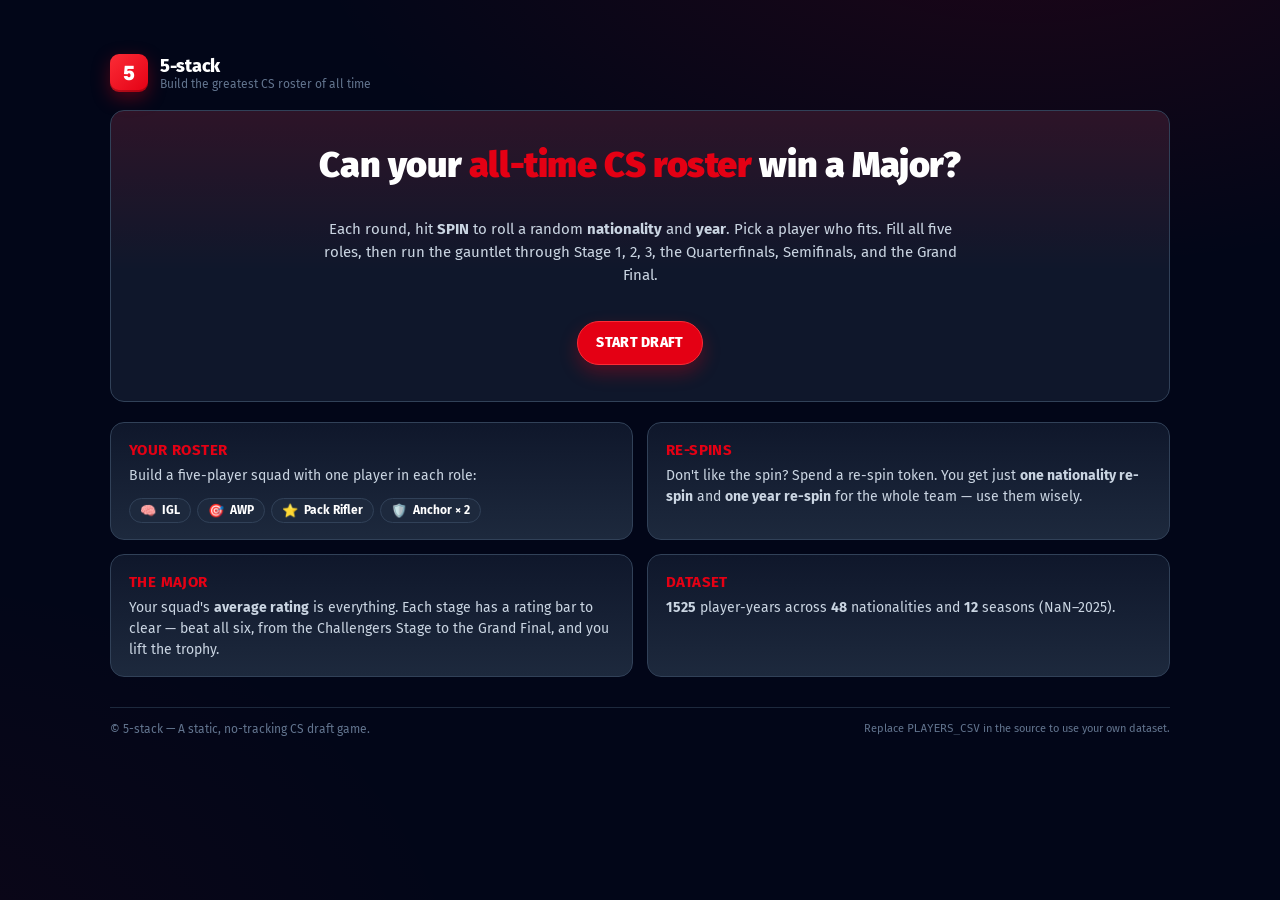
==== index.html @ 98489d33 "added adsense" ====
<!DOCTYPE html>
<html lang="en">
<head>
<script async src="https://pagead2.googlesyndication.com/pagead/js/adsbygoogle.js?client=ca-pub-5700575542253757"
     crossorigin="anonymous"></script>
<meta charset="UTF-8">
<meta name="viewport" content="width=device-width, initial-scale=1, viewport-fit=cover">
<title>5-stack — Build the greatest CS roster</title>
<meta name="description" content="Draft legendary Counter-Strike players from years past, build your 5-stack, and chase the Major.">
<link rel="preconnect" href="https://fonts.googleapis.com">
<link rel="preconnect" href="https://fonts.gstatic.com" crossorigin>
<link href="https://fonts.googleapis.com/css2?family=Fira+Sans:wght@400;500;600;700;800;900&family=Geist+Mono:wght@500;600;700&display=swap" rel="stylesheet">
<style>
  :root {
    --bg: #020618;
    --bg-2: #0b1220;
    --panel: #0f172b;
    --panel-2: #1d293d;
    --line: #314158;
    --line-soft: #1d293d;
    --fg: #ffffff;
    --fg-sub: #cad5e2;
    --fg-mute: #62748e;
    --brand: #e40014;
    --brand-2: #fb2c36;
    --accent: #ff6568;
    --good: #00c758;
    --bad: #fb2c36;
    --gold: #fcbb00;
    --pill: #1d293d;
    --font-mono: "Geist Mono", ui-monospace, SFMono-Regular, Menlo, Monaco, Consolas, "Liberation Mono", monospace;
    --radius-md: 10px;
    --radius-lg: 14px;
    --radius-pill: 999px;
  }
  * { box-sizing: border-box; }
  html, body { margin: 0; padding: 0; }
  body {
    background:
      radial-gradient(1200px 600px at 80% -10%, rgba(228,0,20,0.12), transparent 60%),
      radial-gradient(1000px 700px at -10% 110%, rgba(228,0,20,0.05), transparent 60%),
      var(--bg);
    color: var(--fg);
    font-family: "Fira Sans", -apple-system, BlinkMacSystemFont, "Segoe UI", Roboto, Oxygen, Ubuntu, "Helvetica Neue", Arial, sans-serif;
    min-height: 100vh;
    -webkit-font-smoothing: antialiased;
  }
  a { color: var(--brand); text-decoration: none; }
  button { font-family: inherit; cursor: pointer; }
  .app { max-width: 1100px; margin: 0 auto; padding: 18px 20px 80px; }
  header.top {
    display: flex; align-items: center; justify-content: space-between;
    padding: 6px 0 18px;
  }
  .brand-wrap { display: flex; align-items: center; gap: 12px; }
  .brand-mark {
    width: 38px; height: 38px; border-radius: 9px;
    background: linear-gradient(135deg, var(--brand-2), var(--brand));
    display: grid; place-items: center;
    font-weight: 900; color: #fff; font-size: 20px; font-family: var(--font-mono);
    box-shadow: 0 6px 18px rgba(228,0,20,0.35), inset 0 -2px 0 rgba(0,0,0,0.25);
    letter-spacing: -0.5px;
  }
  .brand-title { font-weight: 800; letter-spacing: -0.3px; font-size: 18px; }
  .brand-sub { color: var(--fg-mute); font-size: 12px; }

  /* Headings */
  h1, h2, h3 { margin: 0; letter-spacing: -0.4px; }
  h1.hero { font-size: 36px; font-weight: 900; line-height: 1.05; }
  h1.hero .accent { color: var(--brand); }
  p.lead { color: var(--fg-sub); font-size: 15px; line-height: 1.55; }

  /* Buttons */
  .btn {
    display: inline-flex; align-items: center; justify-content: center; gap: 8px;
    height: 44px; padding: 0 18px; border-radius: var(--radius-pill);
    font-weight: 800; font-size: 14px; letter-spacing: 0.3px;
    border: 1px solid transparent; transition: transform .05s ease, background .15s, opacity .15s;
    text-transform: uppercase;
  }
  .btn:active { transform: scale(0.985); }
  .btn-primary { background: var(--brand); color: #fff; border-color: var(--brand-2); box-shadow: 0 8px 18px rgba(228,0,20,0.3); }
  .btn-primary:hover { background: var(--brand-2); }
  .btn-ghost { background: transparent; color: var(--fg); border-color: var(--line); }
  .btn-ghost:hover { background: var(--panel-2); }
  .btn-sm { height: 34px; padding: 0 12px; font-size: 12px; }
  .btn[disabled] { opacity: 0.4; cursor: not-allowed; }

  /* Cards / panels */
  .panel {
    background: linear-gradient(180deg, var(--panel), var(--panel-2));
    border: 1px solid var(--line);
    border-radius: var(--radius-lg);
  }

  /* Home */
  .home-hero {
    display: grid; gap: 18px; padding: 36px 28px;
    text-align: center; place-items: center;
    background: linear-gradient(180deg, rgba(228,0,20,0.14), transparent 55%), var(--panel);
    border: 1px solid var(--line); border-radius: var(--radius-lg);
  }
  .home-grid { display: grid; gap: 14px; margin-top: 20px; }
  @media (min-width: 720px) { .home-grid { grid-template-columns: 1fr 1fr; } }
  .info-card { padding: 18px 18px 16px; }
  .info-card h3 { font-size: 15px; color: var(--brand); margin-bottom: 6px; letter-spacing: 0.4px; text-transform: uppercase; }
  .info-card p { margin: 0; color: var(--fg-sub); font-size: 14px; line-height: 1.5; }
  .role-row { display: flex; flex-wrap: wrap; gap: 6px; margin-top: 12px; }
  .role-chip {
    display: inline-flex; align-items: center; gap: 6px; padding: 4px 10px;
    background: var(--pill); border: 1px solid var(--line);
    border-radius: var(--radius-pill); font-size: 12px; font-weight: 700; color: var(--fg);
  }
  .role-chip .ico { font-size: 13px; }

  /* Draft layout */
  .draft-grid { display: grid; gap: 16px; align-items: start; }
  @media (min-width: 920px) {
    .draft-grid { grid-template-columns: 320px 1fr; }
    .app { padding-top: 48px; }
  }
  .stack { display: flex; flex-direction: column; gap: 14px; }

  /* Roster */
  .roster { padding: 14px; }
  .roster h2 { font-size: 13px; letter-spacing: 0.7px; text-transform: uppercase; color: var(--fg-sub); margin-bottom: 10px; }
  .slot {
    display: flex; align-items: center; gap: 12px;
    padding: 10px 12px; border-radius: 10px;
    background: var(--bg-2); border: 1px dashed var(--line); margin-bottom: 8px;
    min-height: 56px;
  }
  .slot.filled { border-style: solid; background: linear-gradient(180deg, #182040, #131a30); border-color: var(--line); }
  .slot[draggable="true"] { cursor: grab; }
  .slot.dragging { opacity: 0.5; }
  .slot.selected { border-style: solid; border-color: var(--accent); box-shadow: 0 0 0 2px rgba(255,101,104,0.35); }
  .slot.drop-ok { border-style: dashed; border-color: var(--accent); }
  .slot .role-ico {
    width: 36px; height: 36px; border-radius: 9px; display: grid; place-items: center;
    background: var(--panel-2); border: 1px solid var(--line); font-size: 18px;
  }
  .slot.filled .role-ico { background: rgba(228,0,20,0.16); border-color: rgba(228,0,20,0.5); }
  .slot .meta { flex: 1; min-width: 0; }
  .slot .role-label { font-size: 11px; color: var(--fg-mute); letter-spacing: 0.5px; text-transform: uppercase; }
  .slot .name { font-weight: 800; font-size: 14px; }
  .slot .name .empty { color: var(--fg-mute); font-weight: 600; }
  .slot .sub { font-size: 12px; color: var(--fg-sub); }
  .slot .rating-pill {
    padding: 4px 8px; border-radius: 8px; font-weight: 700; font-size: 13px;
    background: var(--brand); color: #fff; font-family: var(--font-mono);
  }

  .totals { padding: 14px; }
  .totals .total-row { display: flex; align-items: center; justify-content: space-between; padding: 4px 0; font-size: 13px; color: var(--fg-sub); }
  .totals .total-row strong { color: var(--fg); font-weight: 800; }

  /* Reroll display */
  .reroll-bar { display: flex; gap: 10px; flex-wrap: wrap; }
  .reroll-pill {
    display: inline-flex; align-items: center; gap: 8px;
    padding: 8px 12px; border-radius: 10px;
    background: var(--panel-2); border: 1px solid var(--line);
    font-size: 12px; color: var(--fg-sub); font-weight: 700;
  }
  .reroll-pill strong { color: var(--brand); font-weight: 900; font-size: 13px; }

  /* Roll display */
  .roll-card { padding: 18px; }
  .roll-title { font-size: 12px; color: var(--fg-mute); letter-spacing: 1px; text-transform: uppercase; }
  .roll-head { display: flex; align-items: center; justify-content: space-between; gap: 12px; flex-wrap: wrap; min-height: 34px; }
  .roll-actions { display: grid; grid-template-columns: 1fr 1fr; gap: 14px; width: 100%; }
  .spin-actions {
    width: 100%; max-width: 520px; min-height: 96px;
    display: flex; flex-direction: column; align-items: center; justify-content: center; gap: 10px;
  }

  /* ---- SPIN reel (82-0 style slot machine) ---- */
  .spin-stage { display: grid; gap: 14px; place-items: center; padding: 8px 0 4px; }
  .reels { display: grid; grid-template-columns: 1fr 1fr; gap: 14px; width: 100%; max-width: 520px; }
  @media (max-width: 480px) { .reels, .roll-actions { grid-template-columns: 1fr; } }
  .reel {
    position: relative; overflow: hidden;
    background: radial-gradient(120% 120% at 50% 0%, rgba(228,0,20,0.10), transparent 60%), var(--bg-2);
    border: 1px solid var(--line); border-radius: var(--radius-lg);
    padding: 16px 14px; min-height: 116px;
    display: grid; place-items: center; text-align: center;
  }
  .reel .reel-label {
    position: absolute; top: 10px; left: 0; right: 0;
    font-size: 10px; letter-spacing: 1.2px; text-transform: uppercase; color: var(--fg-mute); font-weight: 800;
  }
  .reel .reel-window { display: grid; place-items: center; gap: 6px; margin-top: 8px; }
  .reel .reel-flag { font-size: 38px; line-height: 1; }
  .reel .reel-value {
    font-weight: 900; font-size: 22px; letter-spacing: -0.4px; color: var(--fg);
    white-space: nowrap; max-width: 100%; overflow: hidden; text-overflow: ellipsis;
  }
  .reel.year .reel-value { font-family: var(--font-mono); font-size: 30px; }
  .reel .reel-value.placeholder { color: var(--fg-mute); }
  .reel.rolling .reel-window { animation: reelShake .12s linear infinite; filter: blur(0.4px); }
  .reel.rolling .reel-value { color: var(--accent); }
  .reel.settle .reel-window { animation: reelSettle .42s cubic-bezier(.18,.9,.28,1.2) both; }
  .reel.rolling::after, .reel.settle::after {
    content: ""; position: absolute; inset: 0; border-radius: var(--radius-lg);
    box-shadow: inset 0 0 0 1px rgba(228,0,20,0.45), 0 0 22px rgba(228,0,20,0.25);
    pointer-events: none;
  }
  @keyframes reelShake {
    0% { transform: translateY(-2px); } 50% { transform: translateY(2px); } 100% { transform: translateY(-2px); }
  }
  @keyframes reelSettle {
    0% { transform: translateY(-14px); opacity: 0.4; }
    60% { transform: translateY(3px); opacity: 1; }
    100% { transform: translateY(0); }
  }
  .btn-spin {
    width: 100%; max-width: 520px; height: 56px; font-size: 18px; letter-spacing: 2px;
    border-radius: var(--radius-md);
    background: linear-gradient(180deg, var(--brand-2), var(--brand)); color: #fff;
    border: 1px solid var(--brand-2);
    box-shadow: 0 10px 26px rgba(228,0,20,0.35), inset 0 1px 0 rgba(255,255,255,0.18);
  }
  .btn-spin:hover:not([disabled]) { filter: brightness(1.08); }
  .btn-spin[disabled] { opacity: 0.7; cursor: default; }

  /* Player list */
  .player-list { padding: 6px; display: grid; gap: 6px; align-content: start; max-height: 460px; overflow-y: auto; scrollbar-width: thin; scrollbar-color: var(--line) transparent; }
  .player-list::-webkit-scrollbar { width: 10px; }
  .player-list::-webkit-scrollbar-track { background: transparent; }
  .player-list::-webkit-scrollbar-thumb { background: var(--line); border-radius: var(--radius-pill); border: 2px solid var(--panel); }
  .player-list::-webkit-scrollbar-thumb:hover { background: var(--fg-mute); }
  .player-row {
    display: grid; grid-template-columns: 44px 1fr auto; align-items: center; gap: 12px;
    padding: 12px; border-radius: 10px;
    background: var(--bg-2); border: 1px solid var(--line);
    transition: background .12s, transform .05s ease, border-color .12s;
    text-align: left; color: var(--fg);
  }
  .player-row:hover { background: var(--panel-2); border-color: rgba(228,0,20,0.5); }
  .player-row:active { transform: scale(0.997); }
  .player-row .avatar {
    width: 44px; height: 44px; border-radius: 10px; display: grid; place-items: center;
    background: linear-gradient(135deg, #1d2444, #131830);
    font-weight: 900; font-size: 15px; color: var(--fg);
    border: 1px solid var(--line); letter-spacing: -0.5px;
  }
  .player-row .pname { font-weight: 800; font-size: 14px; }
  .player-row .proles { display: flex; gap: 6px; margin-top: 4px; flex-wrap: wrap; }
  .player-row .rating-pill {
    padding: 6px 10px; border-radius: 8px; font-weight: 700;
    background: var(--brand); color: #fff; font-size: 14px; font-family: var(--font-mono);
  }
  .player-row.disabled { opacity: 0.45; cursor: not-allowed; }
  .player-row.disabled:hover { background: var(--bg-2); border-color: var(--line); }
  .player-row.selected { border-color: var(--accent); box-shadow: 0 0 0 2px rgba(255,101,104,0.35); }


  /* Empty state for no matches */
  .no-players { padding: 24px; text-align: center; color: var(--fg-sub); }
  .no-players .big { font-size: 16px; color: var(--fg); font-weight: 800; margin-bottom: 6px; }

  /* Results */
  .results-hero { padding: 28px; text-align: center; }
  .results-hero .title { font-size: 32px; font-weight: 900; letter-spacing: -0.5px; }
  .results-hero .title.win { color: var(--gold); text-shadow: 0 0 30px rgba(252,187,0,0.4), 0 0 60px rgba(228,0,20,0.3); }
  .results-hero .title.loss { color: var(--fg); }
  .results-hero .sub { color: var(--fg-sub); margin-top: 6px; font-size: 14px; }
  .results-hero .trophy { font-size: 64px; line-height: 1; }
  .stages { padding: 8px 14px 14px; }
  .stage-row {
    display: grid; grid-template-columns: 28px 1fr auto; align-items: center; gap: 12px;
    padding: 12px 8px; border-bottom: 1px solid var(--line-soft);
  }
  .stage-row:last-child { border-bottom: none; }
  .stage-row .ico { font-size: 20px; }
  .stage-row .name { font-weight: 800; font-size: 14px; }
  .stage-row .desc { font-size: 12px; color: var(--fg-sub); }
  .stage-row .status {
    padding: 4px 10px; border-radius: 999px; font-weight: 800; font-size: 11px;
    letter-spacing: 0.5px; text-transform: uppercase;
  }
  .stage-row.passed .status { background: rgba(74,222,128,0.12); color: var(--good); border: 1px solid rgba(74,222,128,0.3); }
  .stage-row.failed .status { background: rgba(248,113,113,0.12); color: var(--bad); border: 1px solid rgba(248,113,113,0.3); }
  .stage-row.pending .status { background: var(--pill); color: var(--fg-mute); border: 1px solid var(--line); }

  .team-grid { padding: 14px; display: grid; gap: 8px; }
  .team-grid .slot { margin-bottom: 0; }

  .footer-bar { display: flex; gap: 12px; justify-content: center; padding: 16px 0 0; flex-wrap: wrap; }

  /* Misc */
  .row { display: flex; align-items: center; gap: 12px; flex-wrap: wrap; }
  .spacer { flex: 1; }
  .tiny { font-size: 11px; color: var(--fg-mute); }

  /* Fade-in for stage reveal */
  @keyframes fadeUp {
    from { opacity: 0; transform: translateY(6px); }
    to { opacity: 1; transform: translateY(0); }
  }
  .reveal { animation: fadeUp .35s ease both; }

  footer.site {
    border-top: 1px solid var(--line-soft); margin-top: 30px; padding-top: 14px;
    color: var(--fg-mute); font-size: 12px; display: flex; justify-content: space-between; flex-wrap: wrap; gap: 8px;
  }
</style>
</head>
<body>
<div class="app">
  <header class="top">
    <div class="brand-wrap">
      <div class="brand-mark">5</div>
      <div>
        <div class="brand-title">5-stack</div>
        <div class="brand-sub">Build the greatest CS roster of all time</div>
      </div>
    </div>
    <div class="row">
      <button id="btn-restart" class="btn btn-ghost btn-sm" style="display:none">Restart</button>
    </div>
  </header>

  <main id="main"></main>

  <footer class="site">
    <span>© 5-stack — A static, no-tracking CS draft game.</span>
    <span class="tiny">Replace <code>PLAYERS_CSV</code> in the source to use your own dataset.</span>
  </footer>
</div>

<script>
/* =========================================================
   DATASET — Replace this CSV string with your own players.
   Columns: name, nationality, year, rating, roles
   Roles: pipe-separated; valid values are IGL, AWP, Pack Rifler, Anchor.
   A player may have 1 or 2 roles.
   ========================================================= */
const PLAYERS_CSV = `name,nationality,year,rating,roles
name,nationality,year,rating,roles
GuardiaN,Slovakia,2015,1.18,AWP
NiKo,Bosnia,2015,1.15,IGL|Pack Rifler|Anchor
device,Denmark,2015,1.14,AWP
oskar,Czechia,2015,1.14,AWP
s1mple,Ukraine,2015,1.13,AWP|Pack Rifler
kennyS,France,2015,1.13,AWP
olofmeister,Sweden,2015,1.11,Pack Rifler|Anchor
f0rest,Sweden,2015,1.11,Pack Rifler
rain,Norway,2015,1.11,IGL|Pack Rifler|Anchor
aizy,Denmark,2015,1.10,Pack Rifler
KRIMZ,Sweden,2015,1.10,Pack Rifler|Anchor
Happy,France,2015,1.10,Pack Rifler
SZPERO,Poland,2015,1.10,Anchor
WorldEdit,Russia,2015,1.09,AWP
coldzera,Brazil,2015,1.08,Anchor
flamie,Russia,2015,1.08,Anchor
nitr0,USA,2015,1.08,IGL|Pack Rifler|Anchor
flusha,Sweden,2015,1.07,Anchor
Skadoodle,USA,2015,1.07,AWP
jdm64,USA,2015,1.06,AWP
GeT_RiGhT,Sweden,2015,1.06,Anchor
dream3r,Bulgaria,2015,1.05,Anchor
dupreeh,Denmark,2015,1.05,Pack Rifler|Anchor
Snax,Poland,2015,1.05,IGL|Anchor
Xyp9x,Denmark,2015,1.04,Anchor
NBK-,France,2015,1.04,IGL|Anchor
MICHU,Poland,2015,1.04,Pack Rifler|Anchor
chrisJ,Netherlands,2015,1.04,IGL|AWP|Pack Rifler|Anchor
shox,France,2015,1.04,Pack Rifler
bondik,Ukraine,2015,1.04,Anchor
jkaem,Norway,2015,1.04,Anchor
dennis,Sweden,2015,1.03,Anchor
ScreaM,Belgium,2015,1.03,Pack Rifler
Hiko,USA,2015,1.03,Pack Rifler
allu,Finland,2015,1.02,AWP
seized,Russia,2015,1.02,Anchor
apEX,France,2015,1.02,IGL|Pack Rifler|Anchor
fer,Brazil,2015,1.02,Pack Rifler|Anchor
cajunb,Denmark,2015,1.01,Anchor
FalleN,Brazil,2015,1.01,IGL|AWP
fox,Portugal,2015,1.01,Anchor
JW,Sweden,2015,1.01,IGL|AWP
Kjaerbye,Denmark,2015,1.00,Pack Rifler|Anchor
Pimp,Denmark,2015,1.00,Anchor
shroud,Canada,2015,0.99,Pack Rifler
pashaBiceps,Poland,2015,0.99,Pack Rifler
byali,Poland,2015,0.99,Pack Rifler
n0thing,USA,2015,0.98,Pack Rifler|Anchor
karrigan,Denmark,2015,0.98,IGL
kioShiMa,France,2015,0.98,Pack Rifler
TENZKI,Denmark,2015,0.98,Anchor
nex,Germany,2015,0.98,Anchor
tarik,USA,2015,0.97,Pack Rifler|Anchor
markeloff,Ukraine,2015,0.97,AWP
adreN,USA,2015,0.97,Pack Rifler|Anchor
v1c7oR,Bulgaria,2015,0.97,Pack Rifler|Anchor
Xizt,Sweden,2015,0.97,IGL|Anchor
NEO,Poland,2015,0.96,Pack Rifler|Anchor
EliGE,USA,2015,0.96,Pack Rifler
Maikelele,Sweden,2015,0.96,Pack Rifler|Anchor
RpK,France,2015,0.96,Anchor
innocent,Poland,2015,0.95,Anchor
znajder,Sweden,2015,0.95,Anchor
FugLy,USA,2015,0.95,Anchor
ANGE1,Ukraine,2015,0.95,Anchor
Edward,Ukraine,2015,0.94,Anchor
reltuC,USA,2015,0.94,Anchor
Furlan,Poland,2015,0.94,Anchor
TaZ,Poland,2015,0.94,IGL|Anchor
hazed,USA,2015,0.94,Anchor
freakazoid,USA,2015,0.93,Pack Rifler|Anchor
spyleadeR,Bulgaria,2015,0.93,Pack Rifler|Anchor
bubble,Bulgaria,2015,0.92,Pack Rifler|Anchor
Zeus,Ukraine,2015,0.92,IGL
boltz,Brazil,2015,0.92,Pack Rifler|Anchor
DavCost,Russia,2015,0.92,Anchor
Ex6TenZ,Belgium,2015,0.90,Pack Rifler|Anchor
friberg,Sweden,2015,0.90,Pack Rifler|Anchor
STYKO,Slovakia,2015,0.90,IGL|Pack Rifler|Anchor
SmithZz,France,2015,0.89,Pack Rifler|Anchor
FNS,Canada,2015,0.89,Pack Rifler|Anchor
oskarish,Poland,2015,0.88,Pack Rifler|Anchor
steel,Brazil,2015,0.86,Pack Rifler|Anchor
denis,Germany,2015,0.86,Pack Rifler|Anchor
kUcheR,Russia,2015,0.85,Anchor
MSL,Denmark,2015,0.85,IGL|AWP
pronax,Sweden,2015,0.82,IGL|Anchor
B1ad3,Ukraine,2015,0.81,IGL
nkl,Bulgaria,2015,0.78,Anchor
gob b,Germany,2015,0.73,IGL|Anchor
Loord,Poland,2015,0.69,Anchor
oskar,Czechia,2016,1.19,AWP
coldzera,Brazil,2016,1.19,Anchor
device,Denmark,2016,1.17,AWP
NiKo,Bosnia,2016,1.16,IGL|Pack Rifler|Anchor
s1mple,Ukraine,2016,1.13,AWP|Pack Rifler
shox,France,2016,1.12,Pack Rifler
HEN1,Brazil,2016,1.12,AWP|Pack Rifler
autimatic,USA,2016,1.11,AWP|Pack Rifler
ScreaM,Belgium,2016,1.11,Pack Rifler
FalleN,Brazil,2016,1.10,IGL|AWP
Magisk,Denmark,2016,1.10,IGL|Pack Rifler|Anchor
kennyS,France,2016,1.10,AWP
flusha,Sweden,2016,1.10,Anchor
twist,Sweden,2016,1.09,Pack Rifler|Anchor
f0rest,Sweden,2016,1.09,Pack Rifler
dennis,Sweden,2016,1.08,Anchor
Kjaerbye,Denmark,2016,1.08,Pack Rifler|Anchor
GuardiaN,Slovakia,2016,1.08,AWP
GeT_RiGhT,Sweden,2016,1.07,Anchor
olofmeister,Sweden,2016,1.07,Pack Rifler|Anchor
dupreeh,Denmark,2016,1.07,Pack Rifler|Anchor
mixwell,Spain,2016,1.07,Pack Rifler|Anchor
k0nfig,Denmark,2016,1.07,Pack Rifler|Anchor
cajunb,Denmark,2016,1.07,Anchor
WorldEdit,Russia,2016,1.07,AWP
rain,Norway,2016,1.06,IGL|Pack Rifler|Anchor
valde,Denmark,2016,1.06,IGL|Pack Rifler|Anchor
bubble,Bulgaria,2016,1.06,Pack Rifler|Anchor
fer,Brazil,2016,1.06,Pack Rifler|Anchor
flamie,Russia,2016,1.05,Anchor
boltz,Brazil,2016,1.05,Pack Rifler|Anchor
shroud,Canada,2016,1.04,Pack Rifler
JW,Sweden,2016,1.04,IGL|AWP
AdreN,Kazakhstan,2016,1.04,Pack Rifler|Anchor
Furlan,Poland,2016,1.04,Anchor
znajder,Sweden,2016,1.03,Anchor
STYKO,Slovakia,2016,1.03,IGL|Pack Rifler|Anchor
Stewie2K,USA,2016,1.03,Pack Rifler|Anchor
Snax,Poland,2016,1.03,IGL|Anchor
fnx,Brazil,2016,1.03,Pack Rifler|Anchor
dream3r,Bulgaria,2016,1.03,Anchor
chrisJ,Netherlands,2016,1.03,IGL|AWP|Pack Rifler|Anchor
nex,Germany,2016,1.03,Anchor
allu,Finland,2016,1.03,AWP
loWel,Spain,2016,1.02,Pack Rifler|Anchor
felps,Brazil,2016,1.02,Pack Rifler|Anchor
RUSH,USA,2016,1.02,Pack Rifler|Anchor
DeadFox,Hungary,2016,1.01,Pack Rifler|Anchor
mou,Kazakhstan,2016,1.01,AWP
Skadoodle,USA,2016,1.01,AWP
EliGE,USA,2016,1.00,Pack Rifler
Happy,France,2016,1.00,Pack Rifler
jks,Australia,2016,1.00,Pack Rifler|Anchor
ShahZaM,USA,2016,1.00,AWP
Lekr0,Sweden,2016,1.00,Pack Rifler|Anchor
byali,Poland,2016,1.00,Pack Rifler
aizy,Denmark,2016,1.00,Pack Rifler
tarik,USA,2016,1.00,Pack Rifler|Anchor
koosta,USA,2016,0.99,Pack Rifler|Anchor
Xyp9x,Denmark,2016,0.99,Anchor
AZR,Australia,2016,0.99,IGL|Anchor
disco doplan,Sweden,2016,0.99,Pack Rifler|Anchor
roca,USA,2016,0.99,Pack Rifler|Anchor
bondik,Ukraine,2016,0.99,Anchor
Edward,Ukraine,2016,0.99,Anchor
NAF,Canada,2016,0.99,Pack Rifler|Anchor
KRIMZ,Sweden,2016,0.99,Pack Rifler|Anchor
MODDII,Sweden,2016,0.99,Pack Rifler|Anchor
ryx,USA,2016,0.98,Pack Rifler|Anchor
SicK,USA,2016,0.98,Pack Rifler|Anchor
apEX,France,2016,0.98,IGL|Pack Rifler|Anchor
rallen,Poland,2016,0.98,Pack Rifler|Anchor
Hiko,USA,2016,0.97,Pack Rifler
seized,Russia,2016,0.97,Anchor
nitr0,USA,2016,0.97,IGL|Pack Rifler|Anchor
Rickeh,Australia,2016,0.97,Pack Rifler|Anchor
Xizt,Sweden,2016,0.97,IGL|Anchor
n0thing,USA,2016,0.97,Pack Rifler|Anchor
RpK,France,2016,0.97,Anchor
RUBINO,Norway,2016,0.97,Pack Rifler|Anchor
TaZ,Poland,2016,0.96,IGL|Anchor
TACO,Brazil,2016,0.96,Anchor
Relyks,USA,2016,0.96,Anchor
gla1ve,Denmark,2016,0.96,IGL|Anchor
somebody,China,2016,0.96,Pack Rifler|Anchor
pyth,Sweden,2016,0.96,AWP
stanislaw,Canada,2016,0.96,IGL|Anchor
LUCAS1,Brazil,2016,0.96,Pack Rifler|Anchor
jkaem,Norway,2016,0.96,Anchor
jdm64,USA,2016,0.96,AWP
bodyy,France,2016,0.96,Pack Rifler|Anchor
v1c7oR,Bulgaria,2016,0.95,Pack Rifler|Anchor
USTILO,Australia,2016,0.95,Pack Rifler|Anchor
Zero,Slovakia,2016,0.95,Pack Rifler|Anchor
NEO,Poland,2016,0.95,Pack Rifler|Anchor
Pimp,Denmark,2016,0.95,Anchor
NBK-,France,2016,0.95,IGL|Anchor
GruBy,Poland,2016,0.95,Pack Rifler|Anchor
friberg,Sweden,2016,0.94,Pack Rifler|Anchor
Ex6TenZ,Belgium,2016,0.94,Pack Rifler|Anchor
markeloff,Ukraine,2016,0.94,AWP
kioShiMa,France,2016,0.94,Pack Rifler
Spiidi,Germany,2016,0.94,Pack Rifler|Anchor
DD,China,2016,0.94,Pack Rifler|Anchor
fox,Portugal,2016,0.93,Anchor
Friis,Denmark,2016,0.93,Pack Rifler|Anchor
captainMo,China,2016,0.93,Pack Rifler|Anchor
Zeus,Ukraine,2016,0.93,IGL
SEMPHIS,Canada,2016,0.93,IGL|Anchor
pashaBiceps,Poland,2016,0.93,Pack Rifler
TENZKI,Denmark,2016,0.92,Anchor
ANGE1,Ukraine,2016,0.92,Anchor
Dosia,Russia,2016,0.91,Pack Rifler|Anchor
just9n,USA,2016,0.91,Pack Rifler|Anchor
SmithZz,France,2016,0.91,Pack Rifler|Anchor
Maikelele,Sweden,2016,0.91,Pack Rifler|Anchor
wenton,Sweden,2016,0.90,Pack Rifler|Anchor
karrigan,Denmark,2016,0.90,IGL
Summer,China,2016,0.89,Pack Rifler|Anchor
hazed,USA,2016,0.89,Anchor
SIXER,France,2016,0.89,Pack Rifler|Anchor
Attacker,China,2016,0.89,Pack Rifler|Anchor
spyleadeR,Bulgaria,2016,0.89,Pack Rifler|Anchor
denis,Germany,2016,0.89,Pack Rifler|Anchor
electroNic,Russia,2016,0.89,IGL|Pack Rifler|Anchor
DEVIL,France,2016,0.88,Pack Rifler|Anchor
Hyper,Poland,2016,0.88,Pack Rifler|Anchor
SHOOWTiME,Brazil,2016,0.88,Pack Rifler|Anchor
freakazoid,USA,2016,0.87,Pack Rifler|Anchor
repo,Poland,2016,0.87,Pack Rifler|Anchor
adreN,USA,2016,0.86,Pack Rifler|Anchor
FugLy,USA,2016,0.86,Anchor
wayLander,Russia,2016,0.86,AWP|Pack Rifler|Anchor
Snappi,Denmark,2016,0.86,IGL|Anchor
yam,Australia,2016,0.86,Pack Rifler|Anchor
AcilioN,Denmark,2016,0.86,IGL|Anchor
Shara,Ukraine,2016,0.85,Pack Rifler|Anchor
reltuC,USA,2016,0.85,Anchor
daps,Canada,2016,0.85,IGL|Pack Rifler|Anchor
spaze,Russia,2016,0.85,Anchor
FNS,Canada,2016,0.84,Pack Rifler|Anchor
MSL,Denmark,2016,0.83,IGL|AWP
hooch,Russia,2016,0.82,IGL|Pack Rifler|Anchor
pronax,Sweden,2016,0.82,IGL|Anchor
seang@res,USA,2016,0.80,IGL|Pack Rifler|Anchor
zews,Brazil,2016,0.80,IGL|Pack Rifler|Anchor
nkl,Bulgaria,2016,0.79,Anchor
Slemmy,USA,2016,0.78,Pack Rifler|Anchor
B1ad3,Ukraine,2016,0.78,IGL
XANTARES,Turkey,2017,1.29,Pack Rifler
NiKo,Bosnia,2017,1.23,IGL|Pack Rifler|Anchor
s1mple,Ukraine,2017,1.22,AWP|Pack Rifler
coldzera,Brazil,2017,1.21,Anchor
fer,Brazil,2017,1.20,Pack Rifler|Anchor
rain,Norway,2017,1.17,IGL|Pack Rifler|Anchor
tabseN,Germany,2017,1.16,IGL|Pack Rifler|Anchor
device,Denmark,2017,1.15,AWP
Calyx,Turkey,2017,1.15,Pack Rifler|Anchor
oskar,Czechia,2017,1.15,AWP
Twistzz,Canada,2017,1.14,IGL|Pack Rifler|Anchor
paz,Turkey,2017,1.14,Pack Rifler|Anchor
k0nfig,Denmark,2017,1.14,Pack Rifler|Anchor
kennyS,France,2017,1.14,AWP
fnx,Brazil,2017,1.13,Pack Rifler|Anchor
EliGE,USA,2017,1.13,Pack Rifler
Lekr0,Sweden,2017,1.12,Pack Rifler|Anchor
ShahZaM,USA,2017,1.12,AWP
boltz,Brazil,2017,1.12,Pack Rifler|Anchor
dupreeh,Denmark,2017,1.12,Pack Rifler|Anchor
FalleN,Brazil,2017,1.11,IGL|AWP
Stewie2K,USA,2017,1.11,Pack Rifler|Anchor
NAF,Canada,2017,1.11,Pack Rifler|Anchor
JUGi,Denmark,2017,1.11,AWP|Pack Rifler|Anchor
nex,Germany,2017,1.11,Anchor
GuardiaN,Slovakia,2017,1.11,AWP
draken,Sweden,2017,1.11,AWP
olofmeister,Sweden,2017,1.10,Pack Rifler|Anchor
ropz,Estonia,2017,1.10,Pack Rifler|Anchor
suNny,Finland,2017,1.10,Pack Rifler|Anchor
HObbit,Kazakhstan,2017,1.10,Pack Rifler|Anchor
HS,Estonia,2017,1.09,Pack Rifler|Anchor
REZ,Sweden,2017,1.09,Pack Rifler|Anchor
Rickeh,Australia,2017,1.09,Pack Rifler|Anchor
GeT_RiGhT,Sweden,2017,1.09,Anchor
ScreaM,Belgium,2017,1.09,Pack Rifler
flamie,Russia,2017,1.08,Anchor
Magisk,Denmark,2017,1.08,IGL|Pack Rifler|Anchor
JW,Sweden,2017,1.08,IGL|AWP
autimatic,USA,2017,1.08,AWP|Pack Rifler
HEN1,Brazil,2017,1.08,AWP|Pack Rifler
Xyp9x,Denmark,2017,1.08,Anchor
amanek,France,2017,1.08,Pack Rifler|Anchor
AdreN,Kazakhstan,2017,1.08,Pack Rifler|Anchor
ANGE1,Ukraine,2017,1.08,Anchor
Kjaerbye,Denmark,2017,1.08,Pack Rifler|Anchor
cajunb,Denmark,2017,1.08,Anchor
f0rest,Sweden,2017,1.08,Pack Rifler
valde,Denmark,2017,1.07,IGL|Pack Rifler|Anchor
shox,France,2017,1.07,Pack Rifler
LUCAS1,Brazil,2017,1.07,Pack Rifler|Anchor
RpK,France,2017,1.07,Anchor
electroNic,Russia,2017,1.07,IGL|Pack Rifler|Anchor
apEX,France,2017,1.07,IGL|Pack Rifler|Anchor
twist,Sweden,2017,1.07,Pack Rifler|Anchor
NBK-,France,2017,1.07,IGL|Anchor
Ethan,USA,2017,1.06,Pack Rifler|Anchor
flusha,Sweden,2017,1.06,Anchor
mou,Kazakhstan,2017,1.06,AWP
felps,Brazil,2017,1.05,Pack Rifler|Anchor
mixwell,Spain,2017,1.05,Pack Rifler|Anchor
niko,Denmark,2017,1.05,Anchor
MICHU,Poland,2017,1.04,Pack Rifler|Anchor
ISSAA,Jordan,2017,1.04,Pack Rifler|Anchor
woxic,Turkey,2017,1.04,AWP
jks,Australia,2017,1.04,Pack Rifler|Anchor
allu,Finland,2017,1.04,AWP
Zero,Slovakia,2017,1.04,Pack Rifler|Anchor
Happy,France,2017,1.03,Pack Rifler
tarik,USA,2017,1.03,Pack Rifler|Anchor
pashaBiceps,Poland,2017,1.03,Pack Rifler
dennis,Sweden,2017,1.03,Anchor
USTILO,Australia,2017,1.03,Pack Rifler|Anchor
bodyy,France,2017,1.02,Pack Rifler|Anchor
byali,Poland,2017,1.02,Pack Rifler
Snax,Poland,2017,1.02,IGL|Anchor
KRIMZ,Sweden,2017,1.02,Pack Rifler|Anchor
kNgV-,Brazil,2017,1.02,Pack Rifler|Anchor
bondik,Ukraine,2017,1.02,Anchor
aizy,Denmark,2017,1.02,Pack Rifler
loWel,Spain,2017,1.02,Pack Rifler|Anchor
kioShiMa,France,2017,1.02,Pack Rifler
disco doplan,Sweden,2017,1.01,Pack Rifler|Anchor
RUSH,USA,2017,1.01,Pack Rifler|Anchor
koosta,USA,2017,1.01,Pack Rifler|Anchor
AZR,Australia,2017,1.01,IGL|Anchor
devoduvek,France,2017,1.01,Pack Rifler|Anchor
Skadoodle,USA,2017,1.01,AWP
steel,Brazil,2017,1.00,Pack Rifler|Anchor
Dosia,Russia,2017,1.00,Pack Rifler|Anchor
MAJ3R,Turkey,2017,1.00,IGL|Anchor
ngiN,Turkey,2017,1.00,Pack Rifler|Anchor
DeadFox,Hungary,2017,0.99,Pack Rifler|Anchor
gla1ve,Denmark,2017,0.99,IGL|Anchor
reltuC,USA,2017,0.99,Anchor
WorldEdit,Russia,2017,0.99,AWP
MODDII,Sweden,2017,0.99,Pack Rifler|Anchor
chrisJ,Netherlands,2017,0.99,IGL|AWP|Pack Rifler|Anchor
jdm64,USA,2017,0.99,AWP
Xizt,Sweden,2017,0.99,IGL|Anchor
Snappi,Denmark,2017,0.98,IGL|Anchor
fitch,Kazakhstan,2017,0.98,Pack Rifler|Anchor
Edward,Ukraine,2017,0.98,Anchor
Nifty,USA,2017,0.98,AWP
SZPERO,Poland,2017,0.98,Anchor
keev,Germany,2017,0.98,Pack Rifler|Anchor
stanislaw,Canada,2017,0.98,IGL|Anchor
STYKO,Slovakia,2017,0.98,IGL|Pack Rifler|Anchor
SicK,USA,2017,0.97,Pack Rifler|Anchor
nitr0,USA,2017,0.97,IGL|Pack Rifler|Anchor
denis,Germany,2017,0.97,Pack Rifler|Anchor
MSL,Denmark,2017,0.96,IGL|AWP
xms,France,2017,0.96,Pack Rifler|Anchor
TACO,Brazil,2017,0.96,Anchor
n0thing,USA,2017,0.96,Pack Rifler|Anchor
shroud,Canada,2017,0.96,Pack Rifler
znajder,Sweden,2017,0.96,Anchor
rallen,Poland,2017,0.95,Pack Rifler|Anchor
markeloff,Ukraine,2017,0.95,AWP
friberg,Sweden,2017,0.95,Pack Rifler|Anchor
karrigan,Denmark,2017,0.94,IGL
mouz,Poland,2017,0.94,Pack Rifler|Anchor
NEO,Poland,2017,0.94,Pack Rifler|Anchor
Spiidi,Germany,2017,0.94,Pack Rifler|Anchor
es3tag,Denmark,2017,0.93,AWP|Pack Rifler|Anchor
SIXER,France,2017,0.93,Pack Rifler|Anchor
Zeus,Ukraine,2017,0.93,IGL
Furlan,Poland,2017,0.92,Anchor
seized,Russia,2017,0.91,Anchor
TaZ,Poland,2017,0.90,IGL|Anchor
DESPE,Turkey,2017,0.90,Pack Rifler|Anchor
Golden,Sweden,2017,0.90,IGL|Anchor
gob b,Germany,2017,0.89,IGL|Anchor
LEGIJA,Germany,2017,0.88,IGL|Anchor
seang@res,USA,2017,0.88,IGL|Pack Rifler|Anchor
jasonR,Canada,2017,0.87,Pack Rifler|Anchor
wayLander,Russia,2017,0.87,AWP|Pack Rifler|Anchor
FNS,Canada,2017,0.84,Pack Rifler|Anchor
pronax,Sweden,2017,0.78,IGL|Anchor
B1ad3,Ukraine,2017,0.77,IGL
s1mple,Ukraine,2018,1.34,AWP|Pack Rifler
device,Denmark,2018,1.23,AWP
XANTARES,Turkey,2018,1.23,Pack Rifler
NiKo,Bosnia,2018,1.21,IGL|Pack Rifler|Anchor
tabseN,Germany,2018,1.20,IGL|Pack Rifler|Anchor
woxic,Turkey,2018,1.19,AWP
sergej,Finland,2018,1.18,Pack Rifler|Anchor
Ethan,USA,2018,1.18,Pack Rifler|Anchor
electroNic,Russia,2018,1.17,IGL|Pack Rifler|Anchor
dupreeh,Denmark,2018,1.17,Pack Rifler|Anchor
Magisk,Denmark,2018,1.15,IGL|Pack Rifler|Anchor
NAF,Canada,2018,1.15,Pack Rifler|Anchor
coldzera,Brazil,2018,1.14,Anchor
valde,Denmark,2018,1.13,IGL|Pack Rifler|Anchor
Aerial,Finland,2018,1.13,Pack Rifler|Anchor
autimatic,USA,2018,1.13,AWP|Pack Rifler
oskar,Czechia,2018,1.12,AWP
gla1ve,Denmark,2018,1.12,IGL|Anchor
Twistzz,Canada,2018,1.12,IGL|Pack Rifler|Anchor
Xyp9x,Denmark,2018,1.12,Anchor
Brehze,USA,2018,1.12,Pack Rifler|Anchor
suNny,Finland,2018,1.11,Pack Rifler|Anchor
CeRq,Bulgaria,2018,1.11,AWP
allu,Finland,2018,1.11,AWP
apEX,France,2018,1.10,IGL|Pack Rifler|Anchor
k0nfig,Denmark,2018,1.10,Pack Rifler|Anchor
ISSAA,Jordan,2018,1.10,Pack Rifler|Anchor
amanek,France,2018,1.09,Pack Rifler|Anchor
Kjaerbye,Denmark,2018,1.09,Pack Rifler|Anchor
EliGE,USA,2018,1.09,Pack Rifler
nex,Germany,2018,1.09,Anchor
GuardiaN,Slovakia,2018,1.09,AWP
KRIMZ,Sweden,2018,1.09,Pack Rifler|Anchor
kennyS,France,2018,1.08,AWP
Calyx,Turkey,2018,1.08,Pack Rifler|Anchor
ropz,Estonia,2018,1.08,Pack Rifler|Anchor
es3tag,Denmark,2018,1.08,AWP|Pack Rifler|Anchor
JUGi,Denmark,2018,1.07,AWP|Pack Rifler|Anchor
FalleN,Brazil,2018,1.07,IGL|AWP
rain,Norway,2018,1.07,IGL|Pack Rifler|Anchor
twist,Sweden,2018,1.07,Pack Rifler|Anchor
mertz,Denmark,2018,1.07,AWP
stanislaw,Canada,2018,1.07,IGL|Anchor
mixwell,Spain,2018,1.07,Pack Rifler|Anchor
flamie,Russia,2018,1.07,Anchor
cajunb,Denmark,2018,1.06,Anchor
Brollan,Sweden,2018,1.06,IGL|Pack Rifler|Anchor
REZ,Sweden,2018,1.06,Pack Rifler|Anchor
f0rest,Sweden,2018,1.06,Pack Rifler
shox,France,2018,1.06,Pack Rifler
fer,Brazil,2018,1.06,Pack Rifler|Anchor
paz,Turkey,2018,1.05,Pack Rifler|Anchor
cromen,Norway,2018,1.05,Pack Rifler|Anchor
BnTeT,Indonesia,2018,1.05,IGL|Pack Rifler|Anchor
mou,Kazakhstan,2018,1.05,AWP
tarik,USA,2018,1.05,Pack Rifler|Anchor
flusha,Sweden,2018,1.04,Anchor
nitr0,USA,2018,1.04,IGL|Pack Rifler|Anchor
smooya,UK,2018,1.04,AWP
hampus,Sweden,2018,1.04,IGL|Pack Rifler|Anchor
Lekr0,Sweden,2018,1.04,Pack Rifler|Anchor
draken,Sweden,2018,1.04,AWP
GruBy,Poland,2018,1.04,Pack Rifler|Anchor
Stewie2K,USA,2018,1.04,Pack Rifler|Anchor
disco doplan,Sweden,2018,1.03,Pack Rifler|Anchor
dennis,Sweden,2018,1.03,Anchor
NBK-,France,2018,1.03,IGL|Anchor
aizy,Denmark,2018,1.03,Pack Rifler
HObbit,Kazakhstan,2018,1.03,Pack Rifler|Anchor
olofmeister,Sweden,2018,1.02,Pack Rifler|Anchor
jks,Australia,2018,1.02,Pack Rifler|Anchor
jkaem,Norway,2018,1.02,Anchor
Furlan,Poland,2018,1.02,Anchor
ScreaM,Belgium,2018,1.02,Pack Rifler
bondik,Ukraine,2018,1.02,Anchor
chrisJ,Netherlands,2018,1.02,IGL|AWP|Pack Rifler|Anchor
JW,Sweden,2018,1.01,IGL|AWP
Skadoodle,USA,2018,1.01,AWP
FugLy,USA,2018,1.01,Anchor
kioShiMa,France,2018,1.01,Pack Rifler
Aleksib,Finland,2018,1.01,IGL|Pack Rifler|Anchor
hAdji,France,2018,1.01,IGL|Pack Rifler|Anchor
gade,Denmark,2018,1.01,IGL|Pack Rifler|Anchor
AdreN,Kazakhstan,2018,1.00,Pack Rifler|Anchor
RUSH,USA,2018,1.00,Pack Rifler|Anchor
niko,Denmark,2018,1.00,Anchor
MICHU,Poland,2018,1.00,Pack Rifler|Anchor
snatchie,Poland,2018,1.00,Pack Rifler|Anchor
MAJ3R,Turkey,2018,1.00,IGL|Anchor
Gratisfaction,New Zealand,2018,1.00,AWP
cadiaN,Denmark,2018,0.99,IGL|AWP|Pack Rifler
ShahZaM,USA,2018,0.99,AWP
ALEX,UK,2018,0.99,IGL|Anchor
Happy,France,2018,0.99,Pack Rifler
Edward,Ukraine,2018,0.99,Anchor
somebody,China,2018,0.98,Pack Rifler|Anchor
ANDROID,Canada,2018,0.98,Pack Rifler|Anchor
Snax,Poland,2018,0.98,IGL|Anchor
chopper,Russia,2018,0.98,IGL|Anchor
to1nou,Belgium,2018,0.98,Pack Rifler|Anchor
byali,Poland,2018,0.98,Pack Rifler
DD,China,2018,0.98,Pack Rifler|Anchor
mir,Russia,2018,0.98,Pack Rifler|Anchor
freddieb,Sweden,2018,0.97,Pack Rifler|Anchor
pashaBiceps,Poland,2018,0.97,Pack Rifler
Snappi,Denmark,2018,0.97,IGL|Anchor
xseveN,Finland,2018,0.97,Pack Rifler|Anchor
xccurate,Indonesia,2018,0.97,Pack Rifler|Anchor
jR,Ukraine,2018,0.97,Pack Rifler|Anchor
GeT_RiGhT,Sweden,2018,0.97,Anchor
ANGE1,Ukraine,2018,0.97,Anchor
tiziaN,Germany,2018,0.97,Pack Rifler|Anchor
devoduvek,France,2018,0.96,Pack Rifler|Anchor
MSL,Denmark,2018,0.96,IGL|AWP
seized,Russia,2018,0.95,Anchor
friberg,Sweden,2018,0.95,Pack Rifler|Anchor
TACO,Brazil,2018,0.95,Anchor
dephh,UK,2018,0.95,Pack Rifler|Anchor
MODDII,Sweden,2018,0.95,Pack Rifler|Anchor
AZR,Australia,2018,0.95,IGL|Anchor
Dosia,Russia,2018,0.95,Pack Rifler|Anchor
boltz,Brazil,2018,0.94,Pack Rifler|Anchor
bodyy,France,2018,0.94,Pack Rifler|Anchor
TOAO,Poland,2018,0.94,Pack Rifler|Anchor
STYKO,Slovakia,2018,0.94,IGL|Pack Rifler|Anchor
steel,Brazil,2018,0.94,Pack Rifler|Anchor
yay,USA,2018,0.94,Pack Rifler|Anchor
Nifty,USA,2018,0.93,AWP
RpK,France,2018,0.93,Anchor
Liazz,Australia,2018,0.93,Pack Rifler|Anchor
Ex6TenZ,Belgium,2018,0.93,Pack Rifler|Anchor
phr,Poland,2018,0.93,Pack Rifler|Anchor
LOGAN,France,2018,0.93,Pack Rifler|Anchor
AcilioN,Denmark,2018,0.92,IGL|Anchor
Zeus,Ukraine,2018,0.92,IGL
karrigan,Denmark,2018,0.92,IGL
DeadFox,Hungary,2018,0.91,Pack Rifler|Anchor
gob b,Germany,2018,0.91,IGL|Anchor
Xizt,Sweden,2018,0.91,IGL|Anchor
daps,Canada,2018,0.91,IGL|Pack Rifler|Anchor
RUBINO,Norway,2018,0.90,Pack Rifler|Anchor
USTILO,Australia,2018,0.90,Pack Rifler|Anchor
ngiN,Turkey,2018,0.90,Pack Rifler|Anchor
hutji,Russia,2018,0.89,Pack Rifler|Anchor
Golden,Sweden,2018,0.88,IGL|Anchor
captainMo,China,2018,0.86,Pack Rifler|Anchor
NEO,Poland,2018,0.86,Pack Rifler|Anchor
SmithZz,France,2018,0.80,Pack Rifler|Anchor
s1mple,Ukraine,2019,1.29,AWP|Pack Rifler
ZywOo,France,2019,1.28,AWP|Pack Rifler|Anchor
device,Denmark,2019,1.21,AWP
electroNic,Russia,2019,1.20,IGL|Pack Rifler|Anchor
EliGE,USA,2019,1.19,Pack Rifler
Jame,Russia,2019,1.19,IGL|AWP|Pack Rifler
ropz,Estonia,2019,1.17,Pack Rifler|Anchor
huNter-,Bosnia,2019,1.17,IGL|Pack Rifler|Anchor
NiKo,Bosnia,2019,1.16,IGL|Pack Rifler|Anchor
NAF,Canada,2019,1.15,Pack Rifler|Anchor
Magisk,Denmark,2019,1.15,IGL|Pack Rifler|Anchor
KSCERATO,Brazil,2019,1.15,Pack Rifler|Anchor
woxic,Turkey,2019,1.14,AWP
nexa,Serbia,2019,1.14,IGL|Pack Rifler|Anchor
Brehze,USA,2019,1.13,Pack Rifler|Anchor
coldzera,Brazil,2019,1.13,Anchor
frozen,Slovakia,2019,1.13,Pack Rifler|Anchor
XANTARES,Turkey,2019,1.12,Pack Rifler
kennyS,France,2019,1.12,AWP
xsepower,Russia,2019,1.12,AWP
Twistzz,Canada,2019,1.12,IGL|Pack Rifler|Anchor
jks,Australia,2019,1.12,Pack Rifler|Anchor
acoR,Denmark,2019,1.11,AWP
blameF,Denmark,2019,1.11,IGL|Pack Rifler|Anchor
roeJ,Denmark,2019,1.11,Pack Rifler|Anchor
poizon,Bulgaria,2019,1.11,AWP
sergej,Finland,2019,1.10,Pack Rifler|Anchor
Bubzkji,Denmark,2019,1.10,Pack Rifler|Anchor
HEN1,Brazil,2019,1.10,AWP|Pack Rifler
CeRq,Bulgaria,2019,1.09,AWP
dupreeh,Denmark,2019,1.09,Pack Rifler|Anchor
Ethan,USA,2019,1.09,Pack Rifler|Anchor
tabseN,Germany,2019,1.09,IGL|Pack Rifler|Anchor
Xyp9x,Denmark,2019,1.09,Anchor
Qikert,Kazakhstan,2019,1.09,Pack Rifler|Anchor
fer,Brazil,2019,1.09,Pack Rifler|Anchor
yuurih,Brazil,2019,1.09,Pack Rifler|Anchor
KRIMZ,Sweden,2019,1.08,Pack Rifler|Anchor
stavn,Denmark,2019,1.08,AWP|Pack Rifler|Anchor
Brollan,Sweden,2019,1.08,IGL|Pack Rifler|Anchor
sjuush,Denmark,2019,1.08,Pack Rifler|Anchor
valde,Denmark,2019,1.08,IGL|Pack Rifler|Anchor
jkaem,Norway,2019,1.07,Anchor
allu,Finland,2019,1.07,AWP
ottoNd,Finland,2019,1.07,AWP
flusha,Sweden,2019,1.06,Anchor
rain,Norway,2019,1.06,IGL|Pack Rifler|Anchor
aizy,Denmark,2019,1.06,Pack Rifler
Boombl4,Russia,2019,1.05,IGL|Anchor
buster,Kazakhstan,2019,1.05,Pack Rifler|Anchor
Kjaerbye,Denmark,2019,1.05,Pack Rifler|Anchor
dexter,Australia,2019,1.05,IGL|Pack Rifler|Anchor
flamie,Russia,2019,1.05,Anchor
Plopski,Sweden,2019,1.05,Pack Rifler|Anchor
JW,Sweden,2019,1.04,IGL|AWP
gla1ve,Denmark,2019,1.04,IGL|Anchor
f0rest,Sweden,2019,1.04,Pack Rifler
shox,France,2019,1.04,Pack Rifler
SHiPZ,Bulgaria,2019,1.04,Pack Rifler|Anchor
es3tag,Denmark,2019,1.04,AWP|Pack Rifler|Anchor
autimatic,USA,2019,1.03,AWP|Pack Rifler
k0nfig,Denmark,2019,1.03,Pack Rifler|Anchor
kioShiMa,France,2019,1.03,Pack Rifler
chrisJ,Netherlands,2019,1.03,IGL|AWP|Pack Rifler|Anchor
suNny,Finland,2019,1.03,Pack Rifler|Anchor
Stewie2K,USA,2019,1.03,Pack Rifler|Anchor
amanek,France,2019,1.03,Pack Rifler|Anchor
FalleN,Brazil,2019,1.03,IGL|AWP
b0RUP,Denmark,2019,1.02,Pack Rifler|Anchor
NBK-,France,2019,1.02,IGL|Anchor
Sico,New Zealand,2019,1.02,Pack Rifler|Anchor
LUCAS1,Brazil,2019,1.02,Pack Rifler|Anchor
Edward,Ukraine,2019,1.02,Anchor
almazer,Russia,2019,1.01,Pack Rifler|Anchor
apEX,France,2019,1.01,IGL|Pack Rifler|Anchor
FL1T,Russia,2019,1.01,Pack Rifler|Anchor
EspiranTo,Lithuania,2019,1.01,Pack Rifler|Anchor
JACKZ,France,2019,1.01,Pack Rifler|Anchor
nitr0,USA,2019,1.01,IGL|Pack Rifler|Anchor
Liazz,Australia,2019,1.01,Pack Rifler|Anchor
GuardiaN,Slovakia,2019,1.01,AWP
olofmeister,Sweden,2019,1.01,Pack Rifler|Anchor
REZ,Sweden,2019,1.00,Pack Rifler|Anchor
arT,Brazil,2019,1.00,IGL|AWP|Pack Rifler|Anchor
twist,Sweden,2019,1.00,Pack Rifler|Anchor
cadiaN,Denmark,2019,1.00,IGL|AWP|Pack Rifler
broky,Latvia,2019,1.00,AWP|Pack Rifler
Aleksib,Finland,2019,1.00,IGL|Pack Rifler|Anchor
facecrack,Russia,2019,1.00,Pack Rifler|Anchor
felps,Brazil,2019,1.00,Pack Rifler|Anchor
JUGi,Denmark,2019,1.00,AWP|Pack Rifler|Anchor
tarik,USA,2019,0.99,Pack Rifler|Anchor
Aerial,Finland,2019,0.99,Pack Rifler|Anchor
friberg,Sweden,2019,0.98,Pack Rifler|Anchor
dennis,Sweden,2019,0.98,Anchor
niko,Denmark,2019,0.98,Anchor
ALEX,UK,2019,0.97,IGL|Anchor
Jerry,Russia,2019,0.97,IGL|Pack Rifler|Anchor
Lekr0,Sweden,2019,0.97,Pack Rifler|Anchor
draken,Sweden,2019,0.97,AWP
Snappi,Denmark,2019,0.97,IGL|Anchor
Lucky,France,2019,0.96,Pack Rifler|Anchor
gade,Denmark,2019,0.96,IGL|Pack Rifler|Anchor
Gratisfaction,New Zealand,2019,0.96,AWP
VINI,Brazil,2019,0.96,Pack Rifler|Anchor
xseveN,Finland,2019,0.96,Pack Rifler|Anchor
v1c7oR,Bulgaria,2019,0.95,Pack Rifler|Anchor
RpK,France,2019,0.95,Anchor
refrezh,Denmark,2019,0.95,Pack Rifler|Anchor
kNgV-,Brazil,2019,0.94,Pack Rifler|Anchor
nex,Germany,2019,0.94,Anchor
phr,Poland,2019,0.94,Pack Rifler|Anchor
ableJ,Brazil,2019,0.94,Pack Rifler|Anchor
stanislaw,Canada,2019,0.94,IGL|Anchor
karrigan,Denmark,2019,0.94,IGL
AZR,Australia,2019,0.93,IGL|Anchor
SANJI,Uzbekistan,2019,0.93,Pack Rifler|Anchor
fitch,Kazakhstan,2019,0.93,Pack Rifler|Anchor
LETN1,Serbia,2019,0.93,Pack Rifler|Anchor
TACO,Brazil,2019,0.93,Anchor
RUSH,USA,2019,0.92,Pack Rifler|Anchor
blocker,Bulgaria,2019,0.92,Pack Rifler|Anchor
Zeus,Ukraine,2019,0.92,IGL
koosta,USA,2019,0.92,Pack Rifler|Anchor
cajunb,Denmark,2019,0.91,Anchor
bubble,Bulgaria,2019,0.91,Pack Rifler|Anchor
AdreN,Kazakhstan,2019,0.91,Pack Rifler|Anchor
NaToSaphiX,Denmark,2019,0.90,IGL|AWP|Pack Rifler|Anchor
MSL,Denmark,2019,0.90,IGL|AWP
Golden,Sweden,2019,0.90,IGL|Anchor
Xizt,Sweden,2019,0.89,IGL|Anchor
malta,Australia,2019,0.88,Pack Rifler|Anchor
KrizzeN,Kazakhstan,2019,0.88,Pack Rifler|Anchor
GeT_RiGhT,Sweden,2019,0.87,Anchor
daps,Canada,2019,0.87,IGL|Pack Rifler|Anchor
tiziaN,Germany,2019,0.86,Pack Rifler|Anchor
DickStacy,Australia,2019,0.86,Pack Rifler|Anchor
NEO,Poland,2019,0.85,Pack Rifler|Anchor
gob b,Germany,2019,0.85,IGL|Anchor
HUNDEN,Denmark,2019,0.84,IGL|Pack Rifler|Anchor
TeSeS,Denmark,2019,0.83,Pack Rifler|Anchor
ZywOo,France,2020,1.28,AWP|Pack Rifler|Anchor
s1mple,Ukraine,2020,1.28,AWP|Pack Rifler
device,Denmark,2020,1.20,AWP
NiKo,Bosnia,2020,1.18,IGL|Pack Rifler|Anchor
blameF,Denmark,2020,1.17,IGL|Pack Rifler|Anchor
EliGE,USA,2020,1.16,Pack Rifler
ropz,Estonia,2020,1.16,Pack Rifler|Anchor
mir,Russia,2020,1.16,Pack Rifler|Anchor
yuurih,Brazil,2020,1.14,Pack Rifler|Anchor
electroNic,Russia,2020,1.14,IGL|Pack Rifler|Anchor
KSCERATO,Brazil,2020,1.14,Pack Rifler|Anchor
HEN1,Brazil,2020,1.13,AWP|Pack Rifler
syrsoN,Germany,2020,1.12,AWP
floppy,USA,2020,1.12,Pack Rifler|Anchor
jks,Australia,2020,1.11,Pack Rifler|Anchor
acoR,Denmark,2020,1.11,AWP
xsepower,Russia,2020,1.11,AWP
Brehze,USA,2020,1.10,Pack Rifler|Anchor
k0nfig,Denmark,2020,1.10,Pack Rifler|Anchor
mantuu,Poland,2020,1.10,AWP|Pack Rifler
NAF,Canada,2020,1.09,Pack Rifler|Anchor
dupreeh,Denmark,2020,1.09,Pack Rifler|Anchor
stavn,Denmark,2020,1.09,AWP|Pack Rifler|Anchor
valde,Denmark,2020,1.09,IGL|Pack Rifler|Anchor
CeRq,Bulgaria,2020,1.09,AWP
Magisk,Denmark,2020,1.09,IGL|Pack Rifler|Anchor
XANTARES,Turkey,2020,1.09,Pack Rifler
Brollan,Sweden,2020,1.09,IGL|Pack Rifler|Anchor
Jame,Russia,2020,1.08,IGL|AWP|Pack Rifler
Bubzkji,Denmark,2020,1.08,Pack Rifler|Anchor
huNter-,Bosnia,2020,1.08,IGL|Pack Rifler|Anchor
FL1T,Russia,2020,1.08,Pack Rifler|Anchor
allu,Finland,2020,1.08,AWP
Ethan,USA,2020,1.08,Pack Rifler|Anchor
es3tag,Denmark,2020,1.08,AWP|Pack Rifler|Anchor
Xyp9x,Denmark,2020,1.07,Anchor
REZ,Sweden,2020,1.07,Pack Rifler|Anchor
FalleN,Brazil,2020,1.07,IGL|AWP
nawwk,Sweden,2020,1.07,AWP
oSee,USA,2020,1.07,AWP
KRIMZ,Sweden,2020,1.07,Pack Rifler|Anchor
frozen,Slovakia,2020,1.07,Pack Rifler|Anchor
broky,Latvia,2020,1.07,AWP|Pack Rifler
zehN,Finland,2020,1.06,Pack Rifler|Anchor
tabseN,Germany,2020,1.06,IGL|Pack Rifler|Anchor
oBo,USA,2020,1.06,Pack Rifler|Anchor
niko,Denmark,2020,1.06,Anchor
Twistzz,Canada,2020,1.06,IGL|Pack Rifler|Anchor
cadiaN,Denmark,2020,1.06,IGL|AWP|Pack Rifler
TeSeS,Denmark,2020,1.06,Pack Rifler|Anchor
Jerry,Russia,2020,1.06,IGL|Pack Rifler|Anchor
iDISBALANCE,Russia,2020,1.06,AWP
Qikert,Kazakhstan,2020,1.05,Pack Rifler|Anchor
jkaem,Norway,2020,1.05,Anchor
Farlig,Denmark,2020,1.05,AWP|Pack Rifler
nexa,Serbia,2020,1.05,IGL|Pack Rifler|Anchor
Plopski,Sweden,2020,1.05,Pack Rifler|Anchor
sjuush,Denmark,2020,1.05,Pack Rifler|Anchor
Maden,Montenegro,2020,1.05,Pack Rifler|Anchor
Sonic,South Africa,2020,1.05,Pack Rifler|Anchor
kennyS,France,2020,1.05,AWP
woxic,Turkey,2020,1.04,AWP
coldzera,Brazil,2020,1.04,Anchor
shox,France,2020,1.04,Pack Rifler
poizon,Bulgaria,2020,1.04,AWP
autimatic,USA,2020,1.04,AWP|Pack Rifler
Gratisfaction,New Zealand,2020,1.04,AWP
Lekr0,Sweden,2020,1.04,Pack Rifler|Anchor
arT,Brazil,2020,1.03,IGL|AWP|Pack Rifler|Anchor
STYKO,Slovakia,2020,1.03,IGL|Pack Rifler|Anchor
fer,Brazil,2020,1.03,Pack Rifler|Anchor
koosta,USA,2020,1.03,Pack Rifler|Anchor
Xeppaa,USA,2020,1.03,Pack Rifler|Anchor
YEKINDAR,Latvia,2020,1.03,IGL|Pack Rifler|Anchor
roeJ,Denmark,2020,1.02,Pack Rifler|Anchor
kNgV-,Brazil,2020,1.02,Pack Rifler|Anchor
gla1ve,Denmark,2020,1.02,IGL|Anchor
ISSAA,Jordan,2020,1.02,Pack Rifler|Anchor
Grim,USA,2020,1.01,Pack Rifler|Anchor
rain,Norway,2020,1.01,IGL|Pack Rifler|Anchor
buster,Kazakhstan,2020,1.01,Pack Rifler|Anchor
sdy,Ukraine,2020,1.01,IGL|Pack Rifler|Anchor
BnTeT,Indonesia,2020,1.01,IGL|Pack Rifler|Anchor
tarik,USA,2020,1.01,Pack Rifler|Anchor
flusha,Sweden,2020,1.01,Anchor
RpK,France,2020,1.00,Anchor
apEX,France,2020,1.00,IGL|Pack Rifler|Anchor
facecrack,Russia,2020,1.00,Pack Rifler|Anchor
magixx,Russia,2020,1.00,IGL|Pack Rifler|Anchor
JW,Sweden,2020,0.99,IGL|AWP
leaf,USA,2020,0.99,Pack Rifler|Anchor
hampus,Sweden,2020,0.99,IGL|Pack Rifler|Anchor
VINI,Brazil,2020,0.99,Pack Rifler|Anchor
motm,USA,2020,0.99,Pack Rifler|Anchor
NBK-,France,2020,0.99,IGL|Anchor
Aleksib,Finland,2020,0.99,IGL|Pack Rifler|Anchor
Liazz,Australia,2020,0.98,Pack Rifler|Anchor
tiziaN,Germany,2020,0.98,Pack Rifler|Anchor
chopper,Russia,2020,0.98,IGL|Anchor
misutaaa,France,2020,0.98,Pack Rifler|Anchor
almazer,Russia,2020,0.98,Pack Rifler|Anchor
Boombl4,Russia,2020,0.98,IGL|Anchor
JACKZ,France,2020,0.98,Pack Rifler|Anchor
Bymas,Lithuania,2020,0.98,Pack Rifler|Anchor
twist,Sweden,2020,0.98,Pack Rifler|Anchor
Perfecto,Russia,2020,0.98,IGL|Pack Rifler|Anchor
s0m,USA,2020,0.98,Pack Rifler|Anchor
Jamppi,Finland,2020,0.97,Pack Rifler|Anchor
Stewie2K,USA,2020,0.97,Pack Rifler|Anchor
amanek,France,2020,0.97,Pack Rifler|Anchor
AZR,Australia,2020,0.97,IGL|Anchor
Kjaerbye,Denmark,2020,0.96,Pack Rifler|Anchor
flamie,Russia,2020,0.96,Anchor
vanity,USA,2020,0.96,Pack Rifler|Anchor
stanislaw,Canada,2020,0.96,IGL|Anchor
sergej,Finland,2020,0.95,Pack Rifler|Anchor
k1to,Germany,2020,0.95,Pack Rifler|Anchor
suNny,Finland,2020,0.95,Pack Rifler|Anchor
RUSH,USA,2020,0.95,Pack Rifler|Anchor
Maikelele,Sweden,2020,0.95,Pack Rifler|Anchor
xseveN,Finland,2020,0.94,Pack Rifler|Anchor
Jonji,Canada,2020,0.94,Pack Rifler|Anchor
Aerial,Finland,2020,0.94,Pack Rifler|Anchor
b0RUP,Denmark,2020,0.93,Pack Rifler|Anchor
nitr0,USA,2020,0.93,IGL|Pack Rifler|Anchor
meyern,Argentina,2020,0.92,AWP|Pack Rifler|Anchor
trk,Brazil,2020,0.92,Pack Rifler|Anchor
SANJI,Uzbekistan,2020,0.91,Pack Rifler|Anchor
Golden,Sweden,2020,0.91,IGL|Anchor
TACO,Brazil,2020,0.90,Anchor
chrisJ,Netherlands,2020,0.89,IGL|AWP|Pack Rifler|Anchor
olofmeister,Sweden,2020,0.89,Pack Rifler|Anchor
AcilioN,Denmark,2020,0.89,IGL|Anchor
JT,South Africa,2020,0.88,IGL|Pack Rifler|Anchor
karrigan,Denmark,2020,0.88,IGL
daps,Canada,2020,0.86,IGL|Pack Rifler|Anchor
AdreN,Kazakhstan,2020,0.82,Pack Rifler|Anchor
kRYSTAL,Germany,2020,0.79,IGL|Pack Rifler|Anchor
HUNDEN,Denmark,2020,0.79,IGL|Pack Rifler|Anchor
s1mple,Ukraine,2021,1.34,AWP|Pack Rifler
ZywOo,France,2021,1.29,AWP|Pack Rifler|Anchor
sh1ro,Russia,2021,1.22,AWP
roeJ,Denmark,2021,1.20,Pack Rifler|Anchor
NiKo,Bosnia,2021,1.19,IGL|Pack Rifler|Anchor
HObbit,Kazakhstan,2021,1.16,Pack Rifler|Anchor
Ax1Le,Russia,2021,1.16,Pack Rifler|Anchor
ropz,Estonia,2021,1.15,Pack Rifler|Anchor
Jame,Russia,2021,1.14,IGL|AWP|Pack Rifler
KSCERATO,Brazil,2021,1.14,Pack Rifler|Anchor
El1an,Russia,2021,1.14,AWP
device,Denmark,2021,1.14,AWP
electroNic,Russia,2021,1.13,IGL|Pack Rifler|Anchor
blameF,Denmark,2021,1.13,IGL|Pack Rifler|Anchor
YEKINDAR,Latvia,2021,1.13,IGL|Pack Rifler|Anchor
Spinx,Israel,2021,1.12,Pack Rifler|Anchor
frozen,Slovakia,2021,1.12,Pack Rifler|Anchor
Twistzz,Canada,2021,1.12,IGL|Pack Rifler|Anchor
NAF,Canada,2021,1.12,Pack Rifler|Anchor
mir,Russia,2021,1.11,Pack Rifler|Anchor
FL1T,Russia,2021,1.11,Pack Rifler|Anchor
huNter-,Bosnia,2021,1.10,IGL|Pack Rifler|Anchor
mantuu,Poland,2021,1.10,AWP|Pack Rifler
b1t,Ukraine,2021,1.09,Pack Rifler|Anchor
flameZ,Israel,2021,1.09,Pack Rifler|Anchor
broky,Latvia,2021,1.09,AWP|Pack Rifler
degster,Russia,2021,1.09,AWP
yuurih,Brazil,2021,1.08,Pack Rifler|Anchor
EliGE,USA,2021,1.08,Pack Rifler
XANTARES,Turkey,2021,1.08,Pack Rifler
k0nfig,Denmark,2021,1.08,Pack Rifler|Anchor
SunPayus,Spain,2021,1.07,AWP
Brollan,Sweden,2021,1.07,IGL|Pack Rifler|Anchor
stavn,Denmark,2021,1.07,AWP|Pack Rifler|Anchor
valde,Denmark,2021,1.07,IGL|Pack Rifler|Anchor
Maden,Montenegro,2021,1.07,Pack Rifler|Anchor
dycha,Poland,2021,1.07,Pack Rifler|Anchor
tabseN,Germany,2021,1.07,IGL|Pack Rifler|Anchor
STYKO,Slovakia,2021,1.07,IGL|Pack Rifler|Anchor
mezii,UK,2021,1.07,Pack Rifler|Anchor
nicoodoz,Denmark,2021,1.06,AWP|Pack Rifler
dennyslaw,Bulgaria,2021,1.06,Pack Rifler|Anchor
syrsoN,Germany,2021,1.06,AWP
cadiaN,Denmark,2021,1.06,IGL|AWP|Pack Rifler
TeSeS,Denmark,2021,1.06,Pack Rifler|Anchor
REZ,Sweden,2021,1.06,Pack Rifler|Anchor
zorte,Russia,2021,1.06,AWP
jabbi,Denmark,2021,1.05,Pack Rifler|Anchor
hampus,Sweden,2021,1.05,IGL|Pack Rifler|Anchor
Farlig,Denmark,2021,1.04,AWP|Pack Rifler
hades,Poland,2021,1.04,AWP
dupreeh,Denmark,2021,1.04,Pack Rifler|Anchor
KRIMZ,Sweden,2021,1.04,Pack Rifler|Anchor
Forester,Russia,2021,1.04,Pack Rifler|Anchor
nafany,Russia,2021,1.03,IGL|Pack Rifler|Anchor
Perfecto,Russia,2021,1.03,IGL|Pack Rifler|Anchor
sdy,Ukraine,2021,1.03,IGL|Pack Rifler|Anchor
sjuush,Denmark,2021,1.03,Pack Rifler|Anchor
Magisk,Denmark,2021,1.03,IGL|Pack Rifler|Anchor
SHiPZ,Bulgaria,2021,1.03,Pack Rifler|Anchor
mopoz,Spain,2021,1.02,Pack Rifler|Anchor
arT,Brazil,2021,1.02,IGL|AWP|Pack Rifler|Anchor
alex,Spain,2021,1.02,Pack Rifler|Anchor
poizon,Bulgaria,2021,1.02,AWP
Brehze,USA,2021,1.02,Pack Rifler|Anchor
Qikert,Kazakhstan,2021,1.02,Pack Rifler|Anchor
Bymas,Lithuania,2021,1.02,Pack Rifler|Anchor
Krad,Russia,2021,1.02,Pack Rifler|Anchor
Ethan,USA,2021,1.01,Pack Rifler|Anchor
buster,Kazakhstan,2021,1.01,Pack Rifler|Anchor
misutaaa,France,2021,1.01,Pack Rifler|Anchor
acoR,Denmark,2021,1.01,AWP
oBo,USA,2021,1.01,Pack Rifler|Anchor
rain,Norway,2021,1.01,IGL|Pack Rifler|Anchor
KENSI,Russia,2021,1.01,Pack Rifler|Anchor
refrezh,Denmark,2021,1.01,Pack Rifler|Anchor
nawwk,Sweden,2021,1.00,AWP
zehN,Finland,2021,1.00,Pack Rifler|Anchor
niko,Denmark,2021,1.00,Anchor
shox,France,2021,1.00,Pack Rifler
FalleN,Brazil,2021,1.00,IGL|AWP
jks,Australia,2021,0.99,Pack Rifler|Anchor
magixx,Russia,2021,0.99,IGL|Pack Rifler|Anchor
Jerry,Russia,2021,0.99,IGL|Pack Rifler|Anchor
ISSAA,Jordan,2021,0.99,Pack Rifler|Anchor
amanek,France,2021,0.99,Pack Rifler|Anchor
apEX,France,2021,0.99,IGL|Pack Rifler|Anchor
coldzera,Brazil,2021,0.98,Anchor
Plopski,Sweden,2021,0.98,Pack Rifler|Anchor
ALEX,UK,2021,0.98,IGL|Anchor
Stewie2K,USA,2021,0.98,Pack Rifler|Anchor
Boombl4,Russia,2021,0.98,IGL|Anchor
Zyphon,Denmark,2021,0.97,Pack Rifler|Anchor
Aleksib,Finland,2021,0.97,IGL|Pack Rifler|Anchor
CeRq,Bulgaria,2021,0.97,AWP
kennyS,France,2021,0.97,AWP
nexa,Serbia,2021,0.97,IGL|Pack Rifler|Anchor
VINI,Brazil,2021,0.97,Pack Rifler|Anchor
Rainwaker,Bulgaria,2021,0.97,Pack Rifler|Anchor
MICHU,Poland,2021,0.97,Pack Rifler|Anchor
DeathZz,Spain,2021,0.97,Pack Rifler|Anchor
es3tag,Denmark,2021,0.96,AWP|Pack Rifler|Anchor
Bubzkji,Denmark,2021,0.96,Pack Rifler|Anchor
NickelBack,Russia,2021,0.96,Pack Rifler|Anchor
gla1ve,Denmark,2021,0.96,IGL|Anchor
Jackinho,Sweden,2021,0.96,AWP
Grim,USA,2021,0.95,Pack Rifler|Anchor
Duplicate,Bulgaria,2021,0.95,
Xyp9x,Denmark,2021,0.95,Anchor
dexter,Australia,2021,0.95,IGL|Pack Rifler|Anchor
Snappi,Denmark,2021,0.95,IGL|Anchor
almazer,Russia,2021,0.94,Pack Rifler|Anchor
chopper,Russia,2021,0.94,IGL|Anchor
interz,Russia,2021,0.94,Pack Rifler|Anchor
k1to,Germany,2021,0.94,Pack Rifler|Anchor
doto,Finland,2021,0.94,Pack Rifler|Anchor
olofmeister,Sweden,2021,0.94,Pack Rifler|Anchor
Lucky,Denmark,2021,0.93,Pack Rifler|Anchor
Lack1,Kazakhstan,2021,0.93,Pack Rifler|Anchor
tarik,USA,2021,0.93,Pack Rifler|Anchor
JACKZ,France,2021,0.92,Pack Rifler|Anchor
LNZ,Sweden,2021,0.91,IGL|Pack Rifler|Anchor
karrigan,Denmark,2021,0.91,IGL
gade,Denmark,2021,0.91,IGL|Pack Rifler|Anchor
Kyojin,France,2021,0.91,Pack Rifler|Anchor
SANJI,Uzbekistan,2021,0.91,Pack Rifler|Anchor
RpK,France,2021,0.90,Anchor
tiziaN,Germany,2021,0.90,Pack Rifler|Anchor
junior,USA,2021,0.89,AWP
dav1g,Spain,2021,0.89,Pack Rifler|Anchor
RUSH,USA,2021,0.89,Pack Rifler|Anchor
HooXi,Denmark,2021,0.88,IGL|Anchor
stanislaw,Canada,2021,0.87,IGL|Anchor
honda,Brazil,2021,0.86,Anchor
ztr,Sweden,2021,0.86,Anchor
JW,Sweden,2021,0.82,IGL|AWP
Golden,Sweden,2021,0.79,IGL|Anchor
sh1ro,Russia,2022,1.26,AWP
s1mple,Ukraine,2022,1.26,AWP|Pack Rifler
XANTARES,Turkey,2022,1.25,Pack Rifler
ZywOo,France,2022,1.24,AWP|Pack Rifler|Anchor
blameF,Denmark,2022,1.21,IGL|Pack Rifler|Anchor
Ax1Le,Russia,2022,1.21,Pack Rifler|Anchor
NiKo,Bosnia,2022,1.20,IGL|Pack Rifler|Anchor
stavn,Denmark,2022,1.16,AWP|Pack Rifler|Anchor
degster,Russia,2022,1.15,AWP
m0NESY,Russia,2022,1.15,AWP
frozen,Slovakia,2022,1.15,Pack Rifler|Anchor
KSCERATO,Brazil,2022,1.14,Pack Rifler|Anchor
SunPayus,Spain,2022,1.14,AWP
YEKINDAR,Latvia,2022,1.14,IGL|Pack Rifler|Anchor
broky,Latvia,2022,1.13,AWP|Pack Rifler
Patsi,Russia,2022,1.13,Pack Rifler|Anchor
w0nderful,Ukraine,2022,1.13,AWP
ropz,Estonia,2022,1.12,Pack Rifler|Anchor
yuurih,Brazil,2022,1.12,Pack Rifler|Anchor
FASHR,Netherlands,2022,1.12,Pack Rifler|Anchor
Twistzz,Canada,2022,1.11,IGL|Pack Rifler|Anchor
huNter-,Bosnia,2022,1.11,IGL|Pack Rifler|Anchor
HObbit,Kazakhstan,2022,1.10,Pack Rifler|Anchor
syrsoN,Germany,2022,1.10,AWP
Jame,Russia,2022,1.10,IGL|AWP|Pack Rifler
flameZ,Israel,2022,1.09,Pack Rifler|Anchor
Spinx,Israel,2022,1.09,Pack Rifler|Anchor
NAF,Canada,2022,1.09,Pack Rifler|Anchor
EliGE,USA,2022,1.09,Pack Rifler
dycha,Poland,2022,1.08,Pack Rifler|Anchor
electroNic,Russia,2022,1.08,IGL|Pack Rifler|Anchor
b1t,Ukraine,2022,1.08,Pack Rifler|Anchor
FL1T,Russia,2022,1.08,Pack Rifler|Anchor
rain,Norway,2022,1.08,IGL|Pack Rifler|Anchor
woxic,Turkey,2022,1.07,AWP
bodyy,France,2022,1.07,Pack Rifler|Anchor
Forester,Russia,2022,1.07,Pack Rifler|Anchor
REZ,Sweden,2022,1.07,Pack Rifler|Anchor
TeSeS,Denmark,2022,1.07,Pack Rifler|Anchor
cadiaN,Denmark,2022,1.06,IGL|AWP|Pack Rifler
zorte,Russia,2022,1.06,AWP
fame,Russia,2022,1.06,Pack Rifler|Anchor
dumau,Brazil,2022,1.06,Pack Rifler|Anchor
roeJ,Denmark,2022,1.06,Pack Rifler|Anchor
Grim,USA,2022,1.06,Pack Rifler|Anchor
torzsi,Hungary,2022,1.06,AWP
k0nfig,Denmark,2022,1.06,Pack Rifler|Anchor
floppy,USA,2022,1.06,Pack Rifler|Anchor
Brollan,Sweden,2022,1.05,IGL|Pack Rifler|Anchor
xertioN,Israel,2022,1.05,IGL|Pack Rifler|Anchor
nicoodoz,Denmark,2022,1.05,AWP|Pack Rifler
alex,Spain,2022,1.05,Pack Rifler|Anchor
fer,Brazil,2022,1.05,Pack Rifler|Anchor
tabseN,Germany,2022,1.04,IGL|Pack Rifler|Anchor
sjuush,Denmark,2022,1.04,Pack Rifler|Anchor
Magisk,Denmark,2022,1.04,IGL|Pack Rifler|Anchor
oSee,USA,2022,1.04,AWP
hades,Poland,2022,1.04,AWP
Perfecto,Russia,2022,1.04,IGL|Pack Rifler|Anchor
shalfey,Russia,2022,1.03,Pack Rifler|Anchor
Bymas,Lithuania,2022,1.03,Pack Rifler|Anchor
magixx,Russia,2022,1.03,IGL|Pack Rifler|Anchor
jabbi,Denmark,2022,1.03,Pack Rifler|Anchor
jks,Australia,2022,1.03,Pack Rifler|Anchor
mezii,UK,2022,1.03,Pack Rifler|Anchor
afro,France,2022,1.02,Pack Rifler|Anchor
Djoko,France,2022,1.02,Pack Rifler|Anchor
El1an,Russia,2022,1.02,AWP
faveN,Germany,2022,1.02,Pack Rifler|Anchor
boltz,Brazil,2022,1.01,Pack Rifler|Anchor
arT,Brazil,2022,1.01,IGL|AWP|Pack Rifler|Anchor
valde,Denmark,2022,1.01,IGL|Pack Rifler|Anchor
imoRR,Turkey,2022,1.01,Pack Rifler|Anchor
KENSI,Russia,2022,1.01,Pack Rifler|Anchor
n0rb3r7,Russia,2022,1.00,Pack Rifler|Anchor
NickelBack,Russia,2022,1.00,Pack Rifler|Anchor
hampus,Sweden,2022,1.00,IGL|Pack Rifler|Anchor
rigoN,Switzerland,2022,1.00,Pack Rifler|Anchor
dupreeh,Denmark,2022,1.00,Pack Rifler|Anchor
saffee,Brazil,2022,1.00,Pack Rifler|Anchor
S1ren,Russia,2022,1.00,Pack Rifler|Anchor
Ex3rcice,France,2022,1.00,Pack Rifler|Anchor
Zyphon,Denmark,2022,1.00,Pack Rifler|Anchor
Maden,Montenegro,2022,1.00,Pack Rifler|Anchor
Staehr,Denmark,2022,0.99,Pack Rifler|Anchor
FalleN,Brazil,2022,0.99,IGL|AWP
NEOFRAG,Czechia,2022,0.98,Pack Rifler|Anchor
mopoz,Spain,2022,0.98,Pack Rifler|Anchor
chopper,Russia,2022,0.98,IGL|Anchor
interz,Russia,2022,0.98,Pack Rifler|Anchor
sdy,Ukraine,2022,0.98,IGL|Pack Rifler|Anchor
FaNg,Canada,2022,0.98,Pack Rifler|Anchor
juanflatroo,Kosovo,2022,0.97,Pack Rifler|Anchor
JDC,Germany,2022,0.97,Pack Rifler|Anchor
latto,Brazil,2022,0.97,Pack Rifler|Anchor
Boombl4,Russia,2022,0.97,IGL|Anchor
KRIMZ,Sweden,2022,0.97,Pack Rifler|Anchor
Krimbo,Germany,2022,0.96,Pack Rifler|Anchor
Norwi,Russia,2022,0.96,Pack Rifler|Anchor
Lack1,Kazakhstan,2022,0.96,Pack Rifler|Anchor
Farlig,Denmark,2022,0.96,AWP|Pack Rifler
Lucky,France,2022,0.96,Pack Rifler|Anchor
nexa,Serbia,2022,0.96,IGL|Pack Rifler|Anchor
gxx-,Kosovo,2022,0.96,Pack Rifler|Anchor
Qikert,Kazakhstan,2022,0.95,Pack Rifler|Anchor
Jerry,Russia,2022,0.95,IGL|Pack Rifler|Anchor
Plopski,Sweden,2022,0.95,Pack Rifler|Anchor
refrezh,Denmark,2022,0.95,Pack Rifler|Anchor
JACKZ,France,2022,0.95,Pack Rifler|Anchor
k1to,Germany,2022,0.95,Pack Rifler|Anchor
Xyp9x,Denmark,2022,0.95,Anchor
nafany,Russia,2022,0.94,IGL|Pack Rifler|Anchor
F1KU,Poland,2022,0.94,Pack Rifler|Anchor
Krad,Russia,2022,0.94,Pack Rifler|Anchor
Aleksib,Finland,2022,0.94,IGL|Pack Rifler|Anchor
gla1ve,Denmark,2022,0.93,IGL|Anchor
ALEX,UK,2022,0.93,IGL|Anchor
drop,Brazil,2022,0.93,Pack Rifler|Anchor
VINI,Brazil,2022,0.93,Pack Rifler|Anchor
es3tag,Denmark,2022,0.93,AWP|Pack Rifler|Anchor
buster,Kazakhstan,2022,0.93,Pack Rifler|Anchor
Snappi,Denmark,2022,0.93,IGL|Anchor
tiziaN,Germany,2022,0.92,Pack Rifler|Anchor
dexter,Australia,2022,0.92,IGL|Pack Rifler|Anchor
DeathZz,Spain,2022,0.92,Pack Rifler|Anchor
slaxz-,Germany,2022,0.92,AWP
sinnopsyy,Kosovo,2022,0.91,Pack Rifler|Anchor
phzy,Sweden,2022,0.91,AWP
karrigan,Denmark,2022,0.91,IGL
misutaaa,France,2022,0.90,Pack Rifler|Anchor
apEX,France,2022,0.90,IGL|Pack Rifler|Anchor
dav1g,Spain,2022,0.90,Pack Rifler|Anchor
nitr0,USA,2022,0.89,IGL|Pack Rifler|Anchor
SENER1,Kosovo,2022,0.85,Pack Rifler|Anchor
TACO,Brazil,2022,0.83,Anchor
HooXi,Denmark,2022,0.82,IGL|Anchor
JT,South Africa,2022,0.81,IGL|Pack Rifler|Anchor
ZywOo,France,2023,1.28,AWP|Pack Rifler|Anchor
donk,Russia,2023,1.26,Pack Rifler|Anchor
device,Denmark,2023,1.21,AWP
sh1ro,Russia,2023,1.20,AWP
XANTARES,Turkey,2023,1.20,Pack Rifler
NiKo,Bosnia,2023,1.19,IGL|Pack Rifler|Anchor
frozen,Slovakia,2023,1.19,Pack Rifler|Anchor
blameF,Denmark,2023,1.18,IGL|Pack Rifler|Anchor
s1mple,Ukraine,2023,1.18,AWP|Pack Rifler
Spinx,Israel,2023,1.17,Pack Rifler|Anchor
m0NESY,Russia,2023,1.17,AWP
zorte,Russia,2023,1.16,AWP
ropz,Estonia,2023,1.16,Pack Rifler|Anchor
Jame,Russia,2023,1.16,IGL|AWP|Pack Rifler
zont1x,Ukraine,2023,1.14,Pack Rifler|Anchor
SunPayus,Spain,2023,1.13,AWP
KSCERATO,Brazil,2023,1.13,Pack Rifler|Anchor
broky,Latvia,2023,1.12,AWP|Pack Rifler
FL1T,Russia,2023,1.12,Pack Rifler|Anchor
Krimbo,Germany,2023,1.12,Pack Rifler|Anchor
stavn,Denmark,2023,1.12,AWP|Pack Rifler|Anchor
Ax1Le,Russia,2023,1.11,Pack Rifler|Anchor
degster,Russia,2023,1.11,AWP
jkaem,Norway,2023,1.10,Anchor
EliGE,USA,2023,1.09,Pack Rifler
shalfey,Russia,2023,1.09,Pack Rifler|Anchor
Jimpphat,Finland,2023,1.09,Pack Rifler|Anchor
Magisk,Denmark,2023,1.09,IGL|Pack Rifler|Anchor
nawwk,Sweden,2023,1.09,AWP
jabbi,Denmark,2023,1.09,Pack Rifler|Anchor
imoRR,Turkey,2023,1.08,Pack Rifler|Anchor
torzsi,Hungary,2023,1.08,AWP
sdy,Ukraine,2023,1.08,IGL|Pack Rifler|Anchor
electroNic,Russia,2023,1.08,IGL|Pack Rifler|Anchor
biguzera,Brazil,2023,1.08,Pack Rifler|Anchor
rallen,Poland,2023,1.08,Pack Rifler|Anchor
w0nderful,Ukraine,2023,1.08,AWP
NertZ,Israel,2023,1.08,Pack Rifler|Anchor
xertioN,Israel,2023,1.08,IGL|Pack Rifler|Anchor
Twistzz,Canada,2023,1.08,IGL|Pack Rifler|Anchor
hades,Poland,2023,1.07,AWP
mantuu,Poland,2023,1.07,AWP|Pack Rifler
cadiaN,Denmark,2023,1.07,IGL|AWP|Pack Rifler
skullz,Brazil,2023,1.07,Pack Rifler|Anchor
ArtFr0st,Russia,2023,1.07,AWP
b1t,Ukraine,2023,1.07,Pack Rifler|Anchor
mezii,UK,2023,1.07,Pack Rifler|Anchor
huNter-,Bosnia,2023,1.06,IGL|Pack Rifler|Anchor
prosus,Germany,2023,1.06,Pack Rifler|Anchor
tabseN,Germany,2023,1.06,IGL|Pack Rifler|Anchor
NAF,Canada,2023,1.06,Pack Rifler|Anchor
Wicadia,Turkey,2023,1.06,Pack Rifler|Anchor
yuurih,Brazil,2023,1.06,Pack Rifler|Anchor
headtr1ck,Ukraine,2023,1.06,Pack Rifler|Anchor
iM,Romania,2023,1.06,IGL|Pack Rifler|Anchor
Woro2k,Ukraine,2023,1.06,AWP
REZ,Sweden,2023,1.06,Pack Rifler|Anchor
n0rb3r7,Russia,2023,1.06,Pack Rifler|Anchor
rain,Norway,2023,1.05,IGL|Pack Rifler|Anchor
flameZ,Israel,2023,1.05,Pack Rifler|Anchor
fame,Russia,2023,1.05,Pack Rifler|Anchor
nicoodoz,Denmark,2023,1.05,AWP|Pack Rifler
CacaNito,North Macedonia,2023,1.04,Pack Rifler|Anchor
HObbit,Kazakhstan,2023,1.04,Pack Rifler|Anchor
gxx-,Kosovo,2023,1.04,Pack Rifler|Anchor
magixx,Russia,2023,1.04,IGL|Pack Rifler|Anchor
hallzerk,Norway,2023,1.04,AWP
jL,Lithuania,2023,1.04,Pack Rifler|Anchor
r3salt,Russia,2023,1.04,Pack Rifler|Anchor
sjuush,Denmark,2023,1.04,Pack Rifler|Anchor
DemQQ,Ukraine,2023,1.04,Pack Rifler|Anchor
jks,Australia,2023,1.04,Pack Rifler|Anchor
KEi,Poland,2023,1.03,Pack Rifler|Anchor
mir,Russia,2023,1.03,Pack Rifler|Anchor
TeSeS,Denmark,2023,1.03,Pack Rifler|Anchor
s1n,Germany,2023,1.03,Pack Rifler|Anchor
juanflatroo,Kosovo,2023,1.03,Pack Rifler|Anchor
dupreeh,Denmark,2023,1.03,Pack Rifler|Anchor
floppy,USA,2023,1.03,Pack Rifler|Anchor
br0,Denmark,2023,1.03,Pack Rifler|Anchor
Grim,USA,2023,1.03,Pack Rifler|Anchor
oSee,USA,2023,1.03,AWP
dycha,Poland,2023,1.03,Pack Rifler|Anchor
KaiR0N-,Russia,2023,1.03,Pack Rifler|Anchor
rigoN,Switzerland,2023,1.02,Pack Rifler|Anchor
Perfecto,Russia,2023,1.02,IGL|Pack Rifler|Anchor
woxic,Turkey,2023,1.02,AWP
afro,France,2023,1.02,Pack Rifler|Anchor
acoR,Denmark,2023,1.02,AWP
YEKINDAR,Latvia,2023,1.02,IGL|Pack Rifler|Anchor
k0nfig,Denmark,2023,1.02,Pack Rifler|Anchor
MartinezSa,Spain,2023,1.02,Pack Rifler|Anchor
faveN,Germany,2023,1.01,Pack Rifler|Anchor
bLitz,Mongolia,2023,1.01,IGL|Anchor
k1to,Germany,2023,1.01,Pack Rifler|Anchor
kRaSnaL,Poland,2023,1.01,Pack Rifler|Anchor
volt,Romania,2023,1.00,Pack Rifler|Anchor
mopoz,Spain,2023,1.00,Pack Rifler|Anchor
CRUC1AL,Netherlands,2023,1.00,Pack Rifler|Anchor
Brollan,Sweden,2023,1.00,IGL|Pack Rifler|Anchor
S1ren,Russia,2023,1.00,Pack Rifler|Anchor
saffee,Brazil,2023,1.00,Pack Rifler|Anchor
Goofy,Poland,2023,1.00,Pack Rifler|Anchor
Calyx,Turkey,2023,1.00,Pack Rifler|Anchor
KRIMZ,Sweden,2023,0.99,Pack Rifler|Anchor
hyped,Germany,2023,0.99,Pack Rifler|Anchor
Jerry,Russia,2023,0.99,IGL|Pack Rifler|Anchor
Maden,Montenegro,2023,0.99,Pack Rifler|Anchor
Staehr,Denmark,2023,0.99,Pack Rifler|Anchor
JDC,Germany,2023,0.98,Pack Rifler|Anchor
chelo,Brazil,2023,0.98,Pack Rifler|Anchor
Kylar,Poland,2023,0.98,Pack Rifler|Anchor
roeJ,Denmark,2023,0.98,Pack Rifler|Anchor
Krad,Russia,2023,0.98,Pack Rifler|Anchor
kyxsan,North Macedonia,2023,0.98,IGL|Anchor
Boombl4,Russia,2023,0.98,IGL|Anchor
nexa,Serbia,2023,0.98,IGL|Pack Rifler|Anchor
FalleN,Brazil,2023,0.97,IGL|AWP
Patsi,Russia,2023,0.97,Pack Rifler|Anchor
zevy,Brazil,2023,0.97,Pack Rifler|Anchor
isak,Sweden,2023,0.97,Pack Rifler|Anchor
siuhy,Poland,2023,0.96,IGL|Anchor
arT,Brazil,2023,0.96,IGL|AWP|Pack Rifler|Anchor
Buzz,Denmark,2023,0.95,Pack Rifler|Anchor
Qikert,Kazakhstan,2023,0.95,Pack Rifler|Anchor
NEOFRAG,Czechia,2023,0.95,Pack Rifler|Anchor
buster,Kazakhstan,2023,0.95,Pack Rifler|Anchor
Aleksib,Finland,2023,0.94,IGL|Pack Rifler|Anchor
chopper,Russia,2023,0.94,IGL|Anchor
gla1ve,Denmark,2023,0.94,IGL|Anchor
Techno,Mongolia,2023,0.94,Pack Rifler|Anchor
F1KU,Poland,2023,0.94,Pack Rifler|Anchor
apEX,France,2023,0.94,IGL|Pack Rifler|Anchor
sinnopsyy,Kosovo,2023,0.94,Pack Rifler|Anchor
Thomas,UK,2023,0.94,IGL|Anchor
FASHR,Netherlands,2023,0.93,Pack Rifler|Anchor
STYKO,Slovakia,2023,0.93,IGL|Pack Rifler|Anchor
JUST,Portugal,2023,0.93,Pack Rifler|Anchor
nafany,Russia,2023,0.93,IGL|Pack Rifler|Anchor
niko,Denmark,2023,0.92,Anchor
FaNg,Canada,2023,0.92,Pack Rifler|Anchor
NEKIZ,Brazil,2023,0.92,Pack Rifler|Anchor
hampus,Sweden,2023,0.92,IGL|Pack Rifler|Anchor
npl,Ukraine,2023,0.92,Pack Rifler|Anchor
MAJ3R,Turkey,2023,0.91,IGL|Anchor
Snappi,Denmark,2023,0.91,IGL|Anchor
nitr0,USA,2023,0.91,IGL|Pack Rifler|Anchor
Xyp9x,Denmark,2023,0.91,Anchor
Keoz,Belgium,2023,0.91,Pack Rifler|Anchor
sense,Norway,2023,0.90,Pack Rifler|Anchor
b0RUP,Denmark,2023,0.90,Pack Rifler|Anchor
mynio,Poland,2023,0.90,Pack Rifler|Anchor
hardzao,Brazil,2023,0.89,Pack Rifler|Anchor
adamS,Romania,2023,0.89,Pack Rifler|Anchor
drop,Brazil,2023,0.88,Pack Rifler|Anchor
karrigan,Denmark,2023,0.88,IGL
JT,South Africa,2023,0.88,IGL|Pack Rifler|Anchor
dexter,Australia,2023,0.87,IGL|Pack Rifler|Anchor
SENER1,Kosovo,2023,0.87,Pack Rifler|Anchor
HooXi,Denmark,2023,0.83,IGL|Anchor
ZywOo,France,2024,1.36,AWP|Pack Rifler|Anchor
donk,Russia,2024,1.33,Pack Rifler|Anchor
m0NESY,Russia,2024,1.30,AWP
NiKo,Bosnia,2024,1.19,IGL|Pack Rifler|Anchor
sh1ro,Russia,2024,1.16,AWP
KSCERATO,Brazil,2024,1.16,Pack Rifler|Anchor
XANTARES,Turkey,2024,1.15,Pack Rifler
b1t,Ukraine,2024,1.15,Pack Rifler|Anchor
insani,Brazil,2024,1.14,Pack Rifler|Anchor
Jimpphat,Finland,2024,1.14,Pack Rifler|Anchor
jL,Lithuania,2024,1.14,Pack Rifler|Anchor
Twistzz,Canada,2024,1.14,IGL|Pack Rifler|Anchor
Maka,France,2024,1.13,AWP
EliGE,USA,2024,1.13,Pack Rifler
Magnojez,Russia,2024,1.12,Pack Rifler|Anchor
frozen,Slovakia,2024,1.12,Pack Rifler|Anchor
w0nderful,Ukraine,2024,1.12,AWP
malbsMd,Guatemala,2024,1.12,Pack Rifler|Anchor
INS,Australia,2024,1.12,Pack Rifler|Anchor
Spinx,Israel,2024,1.10,Pack Rifler|Anchor
xertioN,Israel,2024,1.10,IGL|Pack Rifler|Anchor
NAF,Canada,2024,1.10,Pack Rifler|Anchor
flameZ,Israel,2024,1.10,Pack Rifler|Anchor
ropz,Estonia,2024,1.09,Pack Rifler|Anchor
Perfecto,Russia,2024,1.09,IGL|Pack Rifler|Anchor
ewjerkz,Portugal,2024,1.08,Pack Rifler|Anchor
NertZ,Israel,2024,1.08,Pack Rifler|Anchor
Senzu,Mongolia,2024,1.08,Pack Rifler|Anchor
broky,Latvia,2024,1.08,AWP|Pack Rifler
HObbit,Kazakhstan,2024,1.07,Pack Rifler|Anchor
Krimbo,Germany,2024,1.07,Pack Rifler|Anchor
Brollan,Sweden,2024,1.07,IGL|Pack Rifler|Anchor
jabbi,Denmark,2024,1.06,Pack Rifler|Anchor
MartinezSa,Spain,2024,1.06,Pack Rifler|Anchor
zont1x,Ukraine,2024,1.06,Pack Rifler|Anchor
stavn,Denmark,2024,1.06,AWP|Pack Rifler|Anchor
Ex3rcice,France,2024,1.06,Pack Rifler|Anchor
biguzera,Brazil,2024,1.06,Pack Rifler|Anchor
arrozdoce,Portugal,2024,1.06,Pack Rifler|Anchor
exit,Brazil,2024,1.06,Pack Rifler|Anchor
hallzerk,Norway,2024,1.05,AWP
SunPayus,Spain,2024,1.05,AWP
torzsi,Hungary,2024,1.05,AWP
TeSeS,Denmark,2024,1.05,Pack Rifler|Anchor
JDC,Germany,2024,1.05,Pack Rifler|Anchor
dgt,Uruguay,2024,1.05,Pack Rifler|Anchor
woxic,Turkey,2024,1.04,AWP
iM,Romania,2024,1.04,IGL|Pack Rifler|Anchor
Wicadia,Turkey,2024,1.04,Pack Rifler|Anchor
fame,Russia,2024,1.03,Pack Rifler|Anchor
jks,Australia,2024,1.03,Pack Rifler|Anchor
degster,Russia,2024,1.03,AWP
Techno,Mongolia,2024,1.03,Pack Rifler|Anchor
saffee,Brazil,2024,1.03,Pack Rifler|Anchor
yuurih,Brazil,2024,1.03,Pack Rifler|Anchor
Staehr,Denmark,2024,1.03,Pack Rifler|Anchor
lux,Brazil,2024,1.03,Pack Rifler|Anchor
electroNic,Russia,2024,1.02,IGL|Pack Rifler|Anchor
Boombl4,Russia,2024,1.02,IGL|Anchor
bLitz,Mongolia,2024,1.02,IGL|Anchor
mezii,UK,2024,1.02,Pack Rifler|Anchor
ultimate,Poland,2024,1.02,AWP
device,Denmark,2024,1.02,AWP
910,Mongolia,2024,1.02,AWP
rain,Norway,2024,1.01,IGL|Pack Rifler|Anchor
mzinho,Mongolia,2024,1.01,Pack Rifler|Anchor
sjuush,Denmark,2024,1.01,Pack Rifler|Anchor
Ax1Le,Russia,2024,1.01,Pack Rifler|Anchor
Calyx,Turkey,2024,1.01,Pack Rifler|Anchor
hades,Poland,2024,1.01,AWP
nqz,Brazil,2024,1.01,Pack Rifler|Anchor
zorte,Russia,2024,1.00,AWP
Djoko,France,2024,1.00,Pack Rifler|Anchor
HEN1,Brazil,2024,1.00,AWP|Pack Rifler
decenty,Brazil,2024,1.00,Pack Rifler|Anchor
FL1T,Russia,2024,1.00,Pack Rifler|Anchor
Grim,USA,2024,1.00,Pack Rifler|Anchor
felps,Brazil,2024,1.00,Pack Rifler|Anchor
Jame,Russia,2024,1.00,IGL|AWP|Pack Rifler
S1ren,Russia,2024,1.00,Pack Rifler|Anchor
Magisk,Denmark,2024,1.00,IGL|Pack Rifler|Anchor
Kylar,Poland,2024,1.00,Pack Rifler|Anchor
br0,Denmark,2024,0.99,Pack Rifler|Anchor
Lucky,France,2024,0.99,Pack Rifler|Anchor
magixx,Russia,2024,0.99,IGL|Pack Rifler|Anchor
story,Portugal,2024,0.99,Pack Rifler|Anchor
tabseN,Germany,2024,0.99,IGL|Pack Rifler|Anchor
huNter-,Bosnia,2024,0.98,IGL|Pack Rifler|Anchor
volt,Romania,2024,0.98,Pack Rifler|Anchor
n0rb3r7,Russia,2024,0.98,Pack Rifler|Anchor
HUASOPEEK,Chile,2024,0.98,Pack Rifler|Anchor
KaiR0N-,Russia,2024,0.97,Pack Rifler|Anchor
snow,Brazil,2024,0.97,Pack Rifler|Anchor
Maden,Montenegro,2024,0.97,Pack Rifler|Anchor
syrsoN,Germany,2024,0.97,AWP
drop,Brazil,2024,0.97,Pack Rifler|Anchor
skullz,Brazil,2024,0.97,Pack Rifler|Anchor
noway,Brazil,2024,0.96,Pack Rifler|Anchor
nicoodoz,Denmark,2024,0.96,AWP|Pack Rifler
acoR,Denmark,2024,0.96,AWP
YEKINDAR,Latvia,2024,0.96,IGL|Pack Rifler|Anchor
floppy,USA,2024,0.96,Pack Rifler|Anchor
kyxsan,North Macedonia,2024,0.96,IGL|Anchor
dycha,Poland,2024,0.95,Pack Rifler|Anchor
prosus,Germany,2024,0.95,Pack Rifler|Anchor
max,Uruguay,2024,0.95,Pack Rifler|Anchor
kauez,Brazil,2024,0.95,Pack Rifler|Anchor
nexa,Serbia,2024,0.95,IGL|Pack Rifler|Anchor
Graviti,France,2024,0.94,Pack Rifler|Anchor
FalleN,Brazil,2024,0.94,IGL|AWP
dupreeh,Denmark,2024,0.94,Pack Rifler|Anchor
siuhy,Poland,2024,0.94,IGL|Anchor
isak,Sweden,2024,0.94,Pack Rifler|Anchor
chopper,Russia,2024,0.94,IGL|Anchor
roman,Portugal,2024,0.94,Pack Rifler|Anchor
gla1ve,Denmark,2024,0.94,IGL|Anchor
Goofy,Poland,2024,0.94,Pack Rifler|Anchor
brnz4n,Brazil,2024,0.93,Pack Rifler|Anchor
MAJ3R,Turkey,2024,0.93,IGL|Anchor
MUTiRiS,Portugal,2024,0.93,Pack Rifler|Anchor
aliStair,Australia,2024,0.93,Pack Rifler|Anchor
s1n,Germany,2024,0.93,Pack Rifler|Anchor
chelo,Brazil,2024,0.93,Pack Rifler|Anchor
VINI,Brazil,2024,0.92,Pack Rifler|Anchor
JT,South Africa,2024,0.92,IGL|Pack Rifler|Anchor
Aleksib,Finland,2024,0.91,IGL|Pack Rifler|Anchor
apEX,France,2024,0.90,IGL|Pack Rifler|Anchor
Snax,Poland,2024,0.89,IGL|Anchor
rigoN,Switzerland,2024,0.89,Pack Rifler|Anchor
Keoz,Belgium,2024,0.88,Pack Rifler|Anchor
Vexite,Australia,2024,0.88,Pack Rifler|Anchor
mir,Russia,2024,0.88,Pack Rifler|Anchor
buda,Argentina,2024,0.88,Pack Rifler|Anchor
cadiaN,Denmark,2024,0.88,IGL|AWP|Pack Rifler
dexter,Australia,2024,0.87,IGL|Pack Rifler|Anchor
karrigan,Denmark,2024,0.86,IGL
Liazz,Australia,2024,0.85,Pack Rifler|Anchor
HooXi,Denmark,2024,0.85,IGL|Anchor
Snappi,Denmark,2024,0.82,IGL|Anchor
nafany,Russia,2024,0.81,IGL|Pack Rifler|Anchor
donk,Russia,2025,1.39,Pack Rifler|Anchor
ZywOo,France,2025,1.32,AWP|Pack Rifler|Anchor
m0NESY,Russia,2025,1.24,AWP
KSCERATO,Brazil,2025,1.19,Pack Rifler|Anchor
sh1ro,Russia,2025,1.19,AWP
Twistzz,Canada,2025,1.16,IGL|Pack Rifler|Anchor
ropz,Estonia,2025,1.16,Pack Rifler|Anchor
frozen,Slovakia,2025,1.16,Pack Rifler|Anchor
kyousuke,Russia,2025,1.16,Pack Rifler|Anchor
XANTARES,Turkey,2025,1.14,Pack Rifler
HeavyGod,Israel,2025,1.13,Pack Rifler|Anchor
molodoy,Kazakhstan,2025,1.12,AWP|Pack Rifler
NiKo,Bosnia,2025,1.12,IGL|Pack Rifler|Anchor
Senzu,Mongolia,2025,1.12,Pack Rifler|Anchor
tN1R,Belarus,2025,1.12,Pack Rifler|Anchor
latto,Brazil,2025,1.11,Pack Rifler|Anchor
flameZ,Israel,2025,1.11,Pack Rifler|Anchor
PR,Czechia,2025,1.11,Pack Rifler|Anchor
Spinx,Israel,2025,1.11,Pack Rifler|Anchor
JamYoung,China,2025,1.11,Pack Rifler|Anchor
YEKINDAR,Latvia,2025,1.10,IGL|Pack Rifler|Anchor
MATYS,Slovakia,2025,1.10,Pack Rifler|Anchor
REZ,Sweden,2025,1.10,Pack Rifler|Anchor
Wicadia,Turkey,2025,1.09,Pack Rifler|Anchor
iM,Romania,2025,1.09,IGL|Pack Rifler|Anchor
Grim,USA,2025,1.09,Pack Rifler|Anchor
EliGE,USA,2025,1.09,Pack Rifler
b1t,Ukraine,2025,1.08,Pack Rifler|Anchor
xertioN,Israel,2025,1.08,IGL|Pack Rifler|Anchor
w0nderful,Ukraine,2025,1.08,AWP
npl,Ukraine,2025,1.08,Pack Rifler|Anchor
mezii,UK,2025,1.08,Pack Rifler|Anchor
FL1T,Russia,2025,1.07,Pack Rifler|Anchor
makazze,Kosovo,2025,1.07,Pack Rifler|Anchor
insani,Brazil,2025,1.07,Pack Rifler|Anchor
zont1x,Ukraine,2025,1.06,Pack Rifler|Anchor
Staehr,Denmark,2025,1.06,Pack Rifler|Anchor
torzsi,Hungary,2025,1.06,AWP
jL,Lithuania,2025,1.05,Pack Rifler|Anchor
yuurih,Brazil,2025,1.05,Pack Rifler|Anchor
nqz,Brazil,2025,1.05,Pack Rifler|Anchor
Starry,China,2025,1.05,Pack Rifler|Anchor
z4KR,China,2025,1.05,Pack Rifler|Anchor
mzinho,Mongolia,2025,1.04,Pack Rifler|Anchor
Maka,France,2025,1.04,AWP
stavn,Denmark,2025,1.04,AWP|Pack Rifler|Anchor
xfl0ud,Turkey,2025,1.04,Pack Rifler|Anchor
kensizor,Ukraine,2025,1.04,Pack Rifler|Anchor
nilo,Sweden,2025,1.04,Pack Rifler|Anchor
woxic,Turkey,2025,1.04,AWP
910,Mongolia,2025,1.04,AWP
esenthial,Ukraine,2025,1.04,Pack Rifler|Anchor
fame,Russia,2025,1.04,Pack Rifler|Anchor
Moseyuh,China,2025,1.04,Pack Rifler|Anchor
Jimpphat,Finland,2025,1.04,Pack Rifler|Anchor
dumau,Brazil,2025,1.03,Pack Rifler|Anchor
hallzerk,Norway,2025,1.03,AWP
malbsMd,Guatemala,2025,1.03,Pack Rifler|Anchor
device,Denmark,2025,1.03,AWP
NertZ,Israel,2025,1.02,Pack Rifler|Anchor
jabbi,Denmark,2025,1.02,Pack Rifler|Anchor
broky,Latvia,2025,1.02,AWP|Pack Rifler
rain,Norway,2025,1.02,IGL|Pack Rifler|Anchor
bodyy,France,2025,1.02,Pack Rifler|Anchor
dgt,Uruguay,2025,1.02,Pack Rifler|Anchor
Lake,USA,2025,1.02,Pack Rifler|Anchor
Alkaren,Kazakhstan,2025,1.02,Pack Rifler|Anchor
SunPayus,Spain,2025,1.02,AWP
saadzin,Brazil,2025,1.02,Pack Rifler|Anchor
Tauson,Denmark,2025,1.02,Pack Rifler|Anchor
Lucky,France,2025,1.02,Pack Rifler|Anchor
n1ssim,Brazil,2025,1.02,Pack Rifler|Anchor
degster,Russia,2025,1.01,AWP
slaxz-,Germany,2025,1.01,AWP
jcobbb,Poland,2025,1.01,Pack Rifler|Anchor
Ex3rcice,France,2025,1.01,Pack Rifler|Anchor
hyped,Germany,2025,1.01,Pack Rifler|Anchor
jottAAA,Turkey,2025,1.00,Pack Rifler|Anchor
TeSeS,Denmark,2025,1.00,Pack Rifler|Anchor
magixx,Russia,2025,1.00,IGL|Pack Rifler|Anchor
ultimate,Poland,2025,1.00,AWP
bLitz,Mongolia,2025,1.00,IGL|Anchor
dav1deuS,Chile,2025,0.99,Pack Rifler|Anchor
Mercury,China,2025,0.99,Pack Rifler|Anchor
ICY,Kazakhstan,2025,0.99,Pack Rifler|Anchor
Ag1l,Portugal,2025,0.99,Pack Rifler|Anchor
sl3nd,Hungary,2025,0.98,Pack Rifler|Anchor
Cxzi,USA,2025,0.98,Pack Rifler|Anchor
hades,Poland,2025,0.97,AWP
skullz,Brazil,2025,0.97,Pack Rifler|Anchor
JT,South Africa,2025,0.97,IGL|Pack Rifler|Anchor
Techno,Mongolia,2025,0.97,Pack Rifler|Anchor
story,Portugal,2025,0.97,Pack Rifler|Anchor
huNter-,Bosnia,2025,0.97,IGL|Pack Rifler|Anchor
biguzera,Brazil,2025,0.97,Pack Rifler|Anchor
yxngstxr,Sweden,2025,0.97,Pack Rifler|Anchor
Jee,China,2025,0.97,Pack Rifler|Anchor
FL4MUS,Russia,2025,0.97,Pack Rifler|Anchor
Krimbo,Germany,2025,0.96,Pack Rifler|Anchor
Magisk,Denmark,2025,0.96,IGL|Pack Rifler|Anchor
NAF,Canada,2025,0.96,Pack Rifler|Anchor
Graviti,France,2025,0.96,Pack Rifler|Anchor
kyxsan,North Macedonia,2025,0.96,IGL|Anchor
JDC,Germany,2025,0.96,Pack Rifler|Anchor
electroNic,Russia,2025,0.96,IGL|Pack Rifler|Anchor
alex666,Ukraine,2025,0.95,Pack Rifler|Anchor
tabseN,Germany,2025,0.95,IGL|Pack Rifler|Anchor
zweih,Russia,2025,0.95,Pack Rifler|Anchor
Perfecto,Russia,2025,0.95,IGL|Pack Rifler|Anchor
headtr1ck,Ukraine,2025,0.95,Pack Rifler|Anchor
Brollan,Sweden,2025,0.94,IGL|Pack Rifler|Anchor
jks,Australia,2025,0.94,Pack Rifler|Anchor
snow,Brazil,2025,0.93,Pack Rifler|Anchor
lux,Brazil,2025,0.93,Pack Rifler|Anchor
Westmelon,China,2025,0.93,Pack Rifler|Anchor
nicx,USA,2025,0.92,Pack Rifler|Anchor
s1n,Germany,2025,0.92,Pack Rifler|Anchor
apEX,France,2025,0.92,IGL|Pack Rifler|Anchor
Swisher,USA,2025,0.92,Pack Rifler|Anchor
MUTiRiS,Portugal,2025,0.92,Pack Rifler|Anchor
saffee,Brazil,2025,0.92,Pack Rifler|Anchor
kyuubii,Germany,2025,0.91,Pack Rifler|Anchor
HooXi,Denmark,2025,0.91,IGL|Anchor
exit,Brazil,2025,0.91,Pack Rifler|Anchor
chelo,Brazil,2025,0.91,Pack Rifler|Anchor
Aleksib,Finland,2025,0.90,IGL|Pack Rifler|Anchor
FalleN,Brazil,2025,0.90,IGL|AWP
EmiliaQAQ,China,2025,0.90,Pack Rifler|Anchor
Snax,Poland,2025,0.90,IGL|Anchor
hypex,Poland,2025,0.89,Pack Rifler|Anchor
siuhy,Poland,2025,0.89,IGL|Anchor
Lucaozy,Brazil,2025,0.89,Pack Rifler|Anchor
chopper,Russia,2025,0.89,IGL|Anchor
LNZ,Sweden,2025,0.89,IGL|Pack Rifler|Anchor
brnz4n,Brazil,2025,0.89,Pack Rifler|Anchor
kauez,Brazil,2025,0.88,Pack Rifler|Anchor
C4LLM3SU3,China,2025,0.88,Pack Rifler|Anchor
ztr,Sweden,2025,0.86,Anchor
Attacker,China,2025,0.86,Pack Rifler|Anchor
MAJ3R,Turkey,2025,0.86,IGL|Anchor
karrigan,Denmark,2025,0.85,IGL
cadiaN,Denmark,2025,0.84,IGL|AWP|Pack Rifler
`;

/* ========================================================= */

const ROLES = ['IGL', 'AWP', 'Pack Rifler', 'Anchor'];
const ROLE_ICON = { 'IGL': '🧠', 'AWP': '🎯', 'Pack Rifler': '⭐', 'Anchor': '🛡️' };
const SLOTS = [
  { id: 'IGL', role: 'IGL', label: 'IGL' },
  { id: 'AWP', role: 'AWP', label: 'AWPer' },
  { id: 'Rifler', role: 'Pack Rifler', label: 'Pack Rifler' },
  { id: 'Anchor1', role: 'Anchor', label: 'Anchor' },
  { id: 'Anchor2', role: 'Anchor', label: 'Anchor' },
];

const STAGES = [
  { name: 'Stage 1', desc: 'Challengers Stage — 16 teams, 9 advance.', difficulty: 0.95 },
  { name: 'Stage 2', desc: 'Legends Stage — 16 teams, 8 advance.',     difficulty: 1.00 },
  { name: 'Stage 3', desc: 'Champions Stage — 8 teams, single-elim.',  difficulty: 1.05 },
  { name: 'Quarterfinals', desc: 'Best of 3.', difficulty: 1.10 },
  { name: 'Semifinals',    desc: 'Best of 3.', difficulty: 1.12 },
  { name: 'Grand Final',   desc: 'Best of 5.', difficulty: 1.14 },
];

const FLAG = {
  'Sweden':'🇸🇪','Denmark':'🇩🇰','France':'🇫🇷','Ukraine':'🇺🇦','Russia':'🇷🇺',
  'USA':'🇺🇸','Brazil':'🇧🇷','Bosnia':'🇧🇦','Poland':'🇵🇱','Finland':'🇫🇮',
  'Slovakia':'🇸🇰','Latvia':'🇱🇻','Estonia':'🇪🇪','Norway':'🇳🇴','Israel':'🇮🇱',
  'Mexico':'🇲🇽','Canada':'🇨🇦','Kazakhstan':'🇰🇿','Turkey':'🇹🇷','Serbia':'🇷🇸',
  'Lithuania':'🇱🇹','Bulgaria':'🇧🇬','Hungary':'🇭🇺','Czechia':'🇨🇿','Netherlands':'🇳🇱',
  'Australia':'🇦🇺','Belarus':'🇧🇾','Chile':'🇨🇱','China':'🇨🇳','Germany':'🇩🇪',
  'Guatemala':'🇬🇹','Kosovo':'🇽🇰','Mongolia':'🇲🇳','North Macedonia':'🇲🇰','Portugal':'🇵🇹',
  'Romania':'🇷🇴','South Africa':'🇿🇦','Spain':'🇪🇸','UK':'🇬🇧','Uruguay':'🇺🇾'
};
const flag = (n) => FLAG[n] || '🏳️';

/* ---------- CSV parsing ---------- */
function parseCSV(text) {
  const lines = text.trim().split(/\r?\n/).filter(l => l.length && !l.startsWith('#'));
  const header = lines.shift().split(',').map(s => s.trim());
  const idx = (k) => header.indexOf(k);
  const out = [];
  for (const line of lines) {
    const cells = line.split(',').map(s => s.trim());
    if (cells.length < 5) continue;
    const roles = cells[idx('roles')].split('|').map(s => s.trim()).filter(Boolean);
    out.push({
      name: cells[idx('name')],
      nationality: cells[idx('nationality')],
      year: parseInt(cells[idx('year')], 10),
      rating: parseFloat(cells[idx('rating')]),
      roles,
      id: cells[idx('name')] + '|' + cells[idx('year')],
    });
  }
  return out;
}

const ALL_PLAYERS = parseCSV(PLAYERS_CSV);
const UNIQUE_NATIONALITIES = Array.from(new Set(ALL_PLAYERS.map(p => p.nationality))).sort();
const UNIQUE_YEARS = Array.from(new Set(ALL_PLAYERS.map(p => p.year))).sort((a,b) => a-b);

/* ---------- Game state ---------- */
let state = null;
function newGame() {
  state = {
    phase: 'home',
    roster: { IGL: null, AWP: null, Rifler: null, Anchor1: null, Anchor2: null },
    currentRoll: null,         // { nationality, year, players } — null = not yet spun this round
    spinning: false,           // reel animation in progress
    pendingPlayer: null,       // for dual-role picks
    nationalityRerollsLeft: 1,
    yearRerollsLeft: 1,
    usedPlayerNames: new Set(),
    pickHistory: [],
    selectedSlot: null,        // click-to-swap: currently picked-up roster slot
    results: null,
  };
}

let dragSrcSlot = null;        // drag-to-swap: source roster slot during a drag

/* ---------- Helpers ---------- */
const slotById = (id) => SLOTS.find(s => s.id === id);

function canPlaceInSlot(player, slotId) {   // null player = no constraint
  return !player || player.roles.includes(slotById(slotId).role);
}
function canSwapSlots(a, b) {                // move/trade between roster slots a and b
  if (a === b) return false;
  const pa = state.roster[a], pb = state.roster[b];
  if (!pa && !pb) return false;             // both empty: nothing to do
  return canPlaceInSlot(pa, b) && canPlaceInSlot(pb, a);
}
function performSwap(a, b) {
  if (!canSwapSlots(a, b)) return;
  [state.roster[a], state.roster[b]] = [state.roster[b], state.roster[a]];
  state.selectedSlot = null;
  render();                                 // filled count unchanged -> no auto-simulate
}

function openSlotsFor(role) {
  return SLOTS.filter(s => s.role === role && state.roster[s.id] === null);
}
function anyOpenSlotForPlayer(p) {
  return p.roles.some(r => openSlotsFor(r).length > 0);
}
function remainingRoleNeeds() {
  // Distinct roles that still need at least one player
  return Array.from(new Set(SLOTS.filter(s => state.roster[s.id] === null).map(s => s.role)));
}

/* A (nationality, year) bucket is valid if at least one player in it:
   - has a role we still need
   - hasn't been picked already (same name) */
function bucketIsViable(nationality, year) {
  const needed = remainingRoleNeeds();
  return ALL_PLAYERS.some(p =>
    p.nationality === nationality &&
    p.year === year &&
    !state.usedPlayerNames.has(p.name) &&
    p.roles.some(r => needed.includes(r))
  );
}

function playersInBucket(nationality, year) {
  return ALL_PLAYERS
    .filter(p => p.nationality === nationality && p.year === year)
    .sort((a,b) => b.rating - a.rating);
}

function rollBucket(opts = {}) {
  // opts.excludeNationality, opts.excludeYear, opts.fixedNationality, opts.fixedYear
  const candidates = [];
  for (const nat of UNIQUE_NATIONALITIES) {
    if (opts.fixedNationality && nat !== opts.fixedNationality) continue;
    if (opts.excludeNationality && nat === opts.excludeNationality) continue;
    for (const yr of UNIQUE_YEARS) {
      if (opts.fixedYear && yr !== opts.fixedYear) continue;
      if (opts.excludeYear && yr === opts.excludeYear) continue;
      if (bucketIsViable(nat, yr)) {
        candidates.push({ nationality: nat, year: yr });
      }
    }
  }
  if (candidates.length === 0) return null;
  const pick = candidates[Math.floor(Math.random() * candidates.length)];
  return {
    nationality: pick.nationality,
    year: pick.year,
    players: playersInBucket(pick.nationality, pick.year),
  };
}

/* ---------- Game actions ---------- */
function startDraft() {
  newGame();
  state.phase = 'draft';
  state.currentRoll = null;   // open the round on the un-spun SPIN card
  render();
}

/* ---- Slot-machine reel animation ----
   Cycles the chosen reel(s) through random values, decelerates, then lands on
   the result that was already computed up front. */
function animateReels(spinNat, spinYear, onDone) {
  const natReel = document.getElementById('reel-nat');
  const yearReel = document.getElementById('reel-year');
  const natVal = document.getElementById('nat-value');
  const natFlag = document.getElementById('nat-flag');
  const yearVal = document.getElementById('year-value');
  const spinBtn = document.getElementById('spin-btn');
  if (spinBtn) spinBtn.disabled = true;
  if (spinNat && natReel) natReel.classList.add('rolling');
  if (spinYear && yearReel) yearReel.classList.add('rolling');

  let elapsed = 0, delay = 50;
  const total = 1050;
  function tick() {
    if (spinNat && natVal) {
      const n = UNIQUE_NATIONALITIES[Math.floor(Math.random() * UNIQUE_NATIONALITIES.length)];
      natVal.textContent = n; natVal.classList.remove('placeholder');
      if (natFlag) natFlag.textContent = flag(n);
    }
    if (spinYear && yearVal) {
      const y = UNIQUE_YEARS[Math.floor(Math.random() * UNIQUE_YEARS.length)];
      yearVal.textContent = y; yearVal.classList.remove('placeholder');
    }
    elapsed += delay;
    if (elapsed >= total) {
      if (spinNat && natReel) natReel.classList.remove('rolling');
      if (spinYear && yearReel) yearReel.classList.remove('rolling');
      onDone();
      return;
    }
    delay = Math.min(170, delay * 1.13);   // decelerate
    setTimeout(tick, delay);
  }
  setTimeout(tick, delay);
}

function settleReels(spinNat, spinYear) {
  // re-trigger the bounce on the freshly rendered reels
  requestAnimationFrame(() => {
    if (spinNat) document.getElementById('reel-nat')?.classList.add('settle');
    if (spinYear) document.getElementById('reel-year')?.classList.add('settle');
  });
}

function spin() {
  if (state.spinning) return;
  const target = rollBucket();
  if (!target) return;             // no viable bucket (renderDraft shows a message instead)
  state.spinning = true;
  state.pendingPlayer = null;
  state.selectedSlot = null;
  animateReels(true, true, () => {
    state.currentRoll = target;
    state.spinning = false;
    render();
    settleReels(true, true);
  });
}

function rerollNationality() {
  if (state.spinning || state.nationalityRerollsLeft <= 0 || !state.currentRoll) return;
  const fresh = rollBucket({ excludeNationality: state.currentRoll.nationality, fixedYear: state.currentRoll.year })
    || rollBucket({ excludeNationality: state.currentRoll.nationality });
  if (!fresh) return;
  state.spinning = true;
  state.nationalityRerollsLeft -= 1;
  state.pendingPlayer = null;
  const yearChanged = fresh.year !== state.currentRoll.year;
  animateReels(true, yearChanged, () => {
    state.currentRoll = fresh;
    state.spinning = false;
    render();
    settleReels(true, yearChanged);
  });
}

function rerollYear() {
  if (state.spinning || state.yearRerollsLeft <= 0 || !state.currentRoll) return;
  const fresh = rollBucket({ excludeYear: state.currentRoll.year, fixedNationality: state.currentRoll.nationality })
    || rollBucket({ excludeYear: state.currentRoll.year });
  if (!fresh) return;
  state.spinning = true;
  state.yearRerollsLeft -= 1;
  state.pendingPlayer = null;
  const natChanged = fresh.nationality !== state.currentRoll.nationality;
  animateReels(natChanged, true, () => {
    state.currentRoll = fresh;
    state.spinning = false;
    render();
    settleReels(natChanged, true);
  });
}

function clickPlayer(player) {
  if (state.usedPlayerNames.has(player.name)) return;
  const validOpenSlots = SLOTS
    .filter(s => state.roster[s.id] === null && player.roles.includes(s.role));
  if (validOpenSlots.length === 0) return;
  // Always highlight the eligible roster slots and let the user click the destination,
  // even when only one role fits — keeps picking and swapping the same interaction.
  state.pendingPlayer = player;
  state.selectedSlot = null;        // can't be mid-swap and mid-pick at once
  render();
}

function assignPlayerToSlot(player, slotId) {
  state.roster[slotId] = { ...player };
  state.usedPlayerNames.add(player.name);
  state.pickHistory.push({ slot: slotId, player });
  state.pendingPlayer = null;
  state.selectedSlot = null;

  const rosterFull = Object.values(state.roster).every(Boolean);
  if (rosterFull) {
    finishDraftAndSimulate();
  } else {
    state.currentRoll = null;   // next round opens on a fresh un-spun SPIN card
  }
  render();
}

/* ---- Rearranging drafted players (click-to-swap + drag-and-drop) ---- */
function onSlotClick(slotId) {
  if (state.pendingPlayer) {                          // placing a freshly-rolled player
    if (state.roster[slotId] === null && canPlaceInSlot(state.pendingPlayer, slotId)) {
      assignPlayerToSlot(state.pendingPlayer, slotId);
    } else {
      state.pendingPlayer = null; render();           // clicked a non-eligible slot -> cancel
    }
    return;
  }
  if (state.selectedSlot === null) {                  // pick up (only a filled slot)
    if (state.roster[slotId]) { state.selectedSlot = slotId; render(); }
    return;
  }
  if (state.selectedSlot === slotId) {                // tap again to drop selection
    state.selectedSlot = null; render(); return;
  }
  if (canSwapSlots(state.selectedSlot, slotId)) {     // valid target -> move/trade
    performSwap(state.selectedSlot, slotId); return;
  }
  state.selectedSlot = state.roster[slotId] ? slotId : null;  // invalid: reselect or clear
  render();
}

function onDragStart(e, slotId) {
  if (!state.roster[slotId]) { e.preventDefault(); return; }
  dragSrcSlot = slotId;
  state.selectedSlot = null;
  e.dataTransfer.effectAllowed = 'move';
  const src = e.currentTarget;
  if (src) src.classList.add('dragging');
  document.querySelectorAll('.roster .slot').forEach(el => {   // highlight valid drops
    if (canSwapSlots(slotId, el.dataset.slot)) el.classList.add('drop-ok');
  });
}
function onDragOver(e, slotId) {
  if (dragSrcSlot && canSwapSlots(dragSrcSlot, slotId)) e.preventDefault();
}
function onDrop(e, slotId) {
  e.preventDefault();
  const src = dragSrcSlot; dragSrcSlot = null;
  if (src) performSwap(src, slotId);
}
function onDragEnd() {
  dragSrcSlot = null;
  document.querySelectorAll('.roster .slot.drop-ok').forEach(el => el.classList.remove('drop-ok'));
  document.querySelectorAll('.roster .slot.dragging').forEach(el => el.classList.remove('dragging'));
}

function finishDraftAndSimulate() {
  const filled = Object.values(state.roster).filter(Boolean);
  const avg = filled.reduce((s, p) => s + p.rating, 0) / Math.max(1, filled.length);
  const k = 15;
  const results = [];
  let alive = true;
  for (const stage of STAGES) {
    const p = sigmoid((avg - stage.difficulty) * k);
    const passed = alive && (avg >= stage.difficulty);
    results.push({ ...stage, p, passed: alive ? passed : false, played: alive });
    if (!passed) alive = false;
  }
  state.results = { avg, stages: results, wonMajor: results[results.length - 1].passed };
  state.phase = 'results';
  state.currentRoll = null;
}

function sigmoid(x) { return 1 / (1 + Math.exp(-x)); }

/* ---------- Rendering ---------- */
const $main = document.getElementById('main');
const $restart = document.getElementById('btn-restart');
$restart.addEventListener('click', () => { newGame(); render(); });

function render() {
  $restart.style.display = state.phase === 'home' ? 'none' : 'inline-flex';
  if (state.phase === 'home') return renderHome();
  if (state.phase === 'draft') return renderDraft();
  if (state.phase === 'results') return renderResults();
}

function renderHome() {
  $main.innerHTML = `
    <section class="home-hero">
      <h1 class="hero">Can your <span class="accent">all-time CS roster</span> win a Major?</h1>
      <p class="lead" style="max-width: 640px;">
        Each round, hit <strong>SPIN</strong> to roll a random <strong>nationality</strong> and <strong>year</strong>.
        Pick a player who fits. Fill all five roles, then run the gauntlet through
        Stage 1, 2, 3, the Quarterfinals, Semifinals, and the Grand Final.
      </p>
      <button class="btn btn-primary" onclick="startDraft()">Start Draft</button>
    </section>

    <div class="home-grid">
      <div class="panel info-card">
        <h3>Your Roster</h3>
        <p>Build a five-player squad with one player in each role:</p>
        <div class="role-row">
          <span class="role-chip"><span class="ico">🧠</span>IGL</span>
          <span class="role-chip"><span class="ico">🎯</span>AWP</span>
          <span class="role-chip"><span class="ico">⭐</span>Pack Rifler</span>
          <span class="role-chip"><span class="ico">🛡️</span>Anchor × 2</span>
        </div>
      </div>
      <div class="panel info-card">
        <h3>Re-spins</h3>
        <p>
          Don't like the spin? Spend a re-spin token. You get just
          <strong>one nationality re-spin</strong> and <strong>one year re-spin</strong> for
          the whole team — use them wisely.
        </p>
      </div>
      <div class="panel info-card">
        <h3>The Major</h3>
        <p>
          Your squad's <strong>average rating</strong> is everything. Each stage has a
          rating bar to clear — beat all six, from the Challengers Stage to the Grand
          Final, and you lift the trophy.
        </p>
      </div>
      <div class="panel info-card">
        <h3>Dataset</h3>
        <p>
          <strong>${ALL_PLAYERS.length}</strong> player-years across
          <strong>${UNIQUE_NATIONALITIES.length}</strong> nationalities and
          <strong>${UNIQUE_YEARS.length}</strong> seasons (${UNIQUE_YEARS[0]}–${UNIQUE_YEARS[UNIQUE_YEARS.length-1]}).
        </p>
      </div>
    </div>
  `;
}

function rosterHTML() {
  const items = SLOTS.map(s => {
    const p = state.roster[s.id];
    const selected = state.selectedSlot === s.id;
    const pendingEligible = !!state.pendingPlayer
      && state.roster[s.id] === null
      && canPlaceInSlot(state.pendingPlayer, s.id);
    const dropOk = pendingEligible
      || (state.selectedSlot !== null && canSwapSlots(state.selectedSlot, s.id));
    const cls = ['slot', p ? 'filled' : '', selected ? 'selected' : '', dropOk ? 'drop-ok' : '']
      .filter(Boolean).join(' ');
    const dragAttrs = p
      ? `draggable="true" ondragstart="onDragStart(event,'${s.id}')" ondragend="onDragEnd()"`
      : '';
    return `
      <div class="${cls}" data-slot="${s.id}" onclick="onSlotClick('${s.id}')"
           ondragover="onDragOver(event,'${s.id}')" ondrop="onDrop(event,'${s.id}')" ${dragAttrs}>
        <div class="role-ico">${ROLE_ICON[s.role]}</div>
        <div class="meta">
          <div class="role-label">${s.label}</div>
          <div class="name">${p ? escapeHTML(p.name) : '<span class="empty">— empty</span>'}</div>
          ${p ? `<div class="sub">${flag(p.nationality)} ${escapeHTML(p.nationality)} · ${p.year}</div>` : ''}
        </div>
        ${p ? `<div class="rating-pill">${p.rating.toFixed(2)}</div>` : ''}
      </div>
    `;
  }).join('');
  return `<div class="panel roster">
    <h2>Your Roster (${Object.values(state.roster).filter(Boolean).length}/5)</h2>
    ${items}
  </div>`;
}

function rerollBarHTML() {
  return `
    <div class="reroll-bar">
      <div class="reroll-pill">Nationality re-spins <strong>${state.nationalityRerollsLeft}</strong></div>
      <div class="reroll-pill">Year re-spins <strong>${state.yearRerollsLeft}</strong></div>
    </div>
  `;
}

/* Two big slot-machine reels. nat/year may be null (un-spun → shows "?"). */
function reelsHTML(nat, year) {
  return `
    <div class="reels">
      <div class="reel" id="reel-nat">
        <div class="reel-label">Nationality</div>
        <div class="reel-window">
          <div class="reel-flag" id="nat-flag">${nat ? flag(nat) : '🌍'}</div>
          <div class="reel-value ${nat ? '' : 'placeholder'}" id="nat-value">${nat ? escapeHTML(nat) : '?'}</div>
        </div>
      </div>
      <div class="reel year" id="reel-year">
        <div class="reel-label">Year</div>
        <div class="reel-window">
          <div class="reel-flag">📅</div>
          <div class="reel-value ${year ? '' : 'placeholder'}" id="year-value">${year || '?'}</div>
        </div>
      </div>
    </div>
  `;
}

function renderDraft() {
  const filledCount = Object.values(state.roster).filter(Boolean).length;
  const remaining = 5 - filledCount;

  // Un-spun round: show the reels with "?" and a big SPIN button.
  if (!state.currentRoll) {
    const viable = rollBucket() !== null;
    $main.innerHTML = `
      <div class="draft-grid">
        ${rosterHTML()}
        <div class="stack">
          <div class="panel roll-card">
            <div class="roll-head"><div class="roll-title">Pick ${filledCount + 1} of 5 — ${remaining} ${remaining === 1 ? 'slot' : 'slots'} left</div></div>
            ${viable ? `
              <div class="spin-stage">
                ${reelsHTML(null, null)}
                <div class="spin-actions">
                  <button class="btn btn-spin" id="spin-btn" onclick="spin()">SPIN</button>
                  <div class="tiny" style="text-align:center">Spin to roll a nationality &amp; year, then draft a player who fits.</div>
                </div>
              </div>
            ` : `
              <div class="no-players">
                <div class="big">No more viable rolls.</div>
                <p>The dataset can't fill the remaining slots.</p>
              </div>
            `}
          </div>
        </div>
      </div>`;
    return;
  }

  const { nationality, year, players } = state.currentRoll;

  const playerCardsHTML = players.map(p => {
    const used = state.usedPlayerNames.has(p.name);
    const canFit = anyOpenSlotForPlayer(p);
    const disabled = used || !canFit;
    const picking = state.pendingPlayer && state.pendingPlayer.id === p.id;
    return `
      <button class="player-row ${disabled ? 'disabled' : ''} ${picking ? 'selected' : ''}" ${disabled ? '' : `onclick="clickPlayer(${JSON.stringify(p).replace(/"/g, '&quot;')})"`}>
        <div class="avatar">${escapeHTML(p.name.slice(0,2).toUpperCase())}</div>
        <div>
          <div class="pname">${escapeHTML(p.name)} <span class="tiny" style="color:var(--fg-mute);font-weight:600">· ${p.year}</span></div>
          <div class="proles">
            ${p.roles.map(r => `<span class="role-chip"><span class="ico">${ROLE_ICON[r]}</span>${escapeHTML(r)}</span>`).join('')}
            ${used ? '<span class="role-chip" style="color:var(--bad)">Already picked</span>' : ''}
          </div>
        </div>
        <div class="rating-pill">${p.rating.toFixed(2)}</div>
      </button>
    `;
  }).join('');

  $main.innerHTML = `
    <div class="draft-grid">
      ${rosterHTML()}
      <div class="stack">
        <div class="panel roll-card">
          <div class="roll-head">
            <div class="roll-title">Pick ${filledCount + 1} of 5 — ${remaining} ${remaining === 1 ? 'slot' : 'slots'} left</div>
            ${rerollBarHTML()}
          </div>
          <div class="spin-stage">
            ${reelsHTML(nationality, year)}
            <div class="spin-actions">
              <div class="roll-actions">
                <button class="btn btn-ghost btn-sm" ${state.nationalityRerollsLeft <= 0 ? 'disabled' : ''} onclick="rerollNationality()">↻ Re-spin nationality</button>
                <button class="btn btn-ghost btn-sm" ${state.yearRerollsLeft <= 0 ? 'disabled' : ''} onclick="rerollYear()">↻ Re-spin year</button>
              </div>
            </div>
          </div>
        </div>
        <div class="panel player-list">
          ${players.length === 0
            ? `<div class="no-players"><div class="big">No players match.</div><p>Try a reroll.</p></div>`
            : playerCardsHTML}
        </div>
      </div>
    </div>
  `;
}

function renderResults() {
  const { avg, stages, wonMajor } = state.results;
  const stagesPassed = stages.filter(s => s.passed).length;
  let outcome;
  if (wonMajor) outcome = { title: '🏆 MAJOR CHAMPIONS', sub: 'Your roster lifted the trophy.', cls: 'win', trophy: '🏆' };
  else if (stagesPassed === 5) outcome = { title: 'GRAND FINALISTS', sub: 'So close — fell at the final hurdle.', cls: 'loss', trophy: '🥈' };
  else if (stagesPassed === 4) outcome = { title: 'TOP 4 — SEMIFINALS', sub: 'A deep run, no shame.', cls: 'loss', trophy: '🥉' };
  else if (stagesPassed === 3) outcome = { title: 'QUARTERFINALISTS', sub: 'Made the playoffs.', cls: 'loss', trophy: '🎯' };
  else if (stagesPassed === 2) outcome = { title: 'OUT IN CHAMPIONS STAGE', sub: 'Couldn\'t crack the playoffs.', cls: 'loss', trophy: '💔' };
  else if (stagesPassed === 1) outcome = { title: 'OUT IN LEGENDS STAGE', sub: 'A rough Major.', cls: 'loss', trophy: '💔' };
  else outcome = { title: 'OUT IN CHALLENGERS', sub: 'Eliminated at the first hurdle.', cls: 'loss', trophy: '💔' };

  const teamHTML = SLOTS.map(s => {
    const p = state.roster[s.id];
    return `
      <div class="slot filled">
        <div class="role-ico">${ROLE_ICON[s.role]}</div>
        <div class="meta">
          <div class="role-label">${s.label}</div>
          <div class="name">${escapeHTML(p.name)}</div>
          <div class="sub">${flag(p.nationality)} ${escapeHTML(p.nationality)} · ${p.year}</div>
        </div>
        <div class="rating-pill">${p.rating.toFixed(2)}</div>
      </div>
    `;
  }).join('');

  const stageRowsHTML = stages.map((s, i) => {
    const cls = s.passed ? 'passed' : (s.played ? 'failed' : 'pending');
    const status = s.passed ? 'Passed' : (s.played ? 'Eliminated' : '—');
    const ico = s.passed ? '✅' : (s.played ? '❌' : '·');
    const req = `needs ${s.difficulty.toFixed(2)} avg`;
    return `
      <div class="stage-row ${cls} reveal" style="animation-delay:${i * 120}ms">
        <div class="ico">${ico}</div>
        <div>
          <div class="name">${s.name}</div>
          <div class="desc">${s.desc} · ${req}</div>
        </div>
        <div class="status">${status}</div>
      </div>
    `;
  }).join('');

  $main.innerHTML = `
    <div class="panel results-hero reveal">
      <div class="trophy">${outcome.trophy}</div>
      <div class="title ${outcome.cls}">${outcome.title}</div>
      <div class="sub">${outcome.sub}</div>
      <div class="sub" style="margin-top:10px;">Team Avg Rating: <strong style="color:var(--fg)">${avg.toFixed(3)}</strong></div>
    </div>

    <div class="draft-grid" style="margin-top:16px;">
      <div class="panel team-grid">
        ${teamHTML}
      </div>
      <div class="panel stages">
        ${stageRowsHTML}
      </div>
    </div>

    <div class="footer-bar">
      <button class="btn btn-primary" onclick="startDraft()">Play Again</button>
      <button class="btn btn-ghost" onclick="newGame(); render();">Back to Home</button>
    </div>
  `;
}

function escapeHTML(s) {
  return String(s).replace(/[&<>"']/g, c => ({'&':'&amp;','<':'&lt;','>':'&gt;','"':'&quot;',"'":'&#39;'}[c]));
}

/* ---------- Boot ---------- */
newGame();
render();
</script>
</body>
</html>
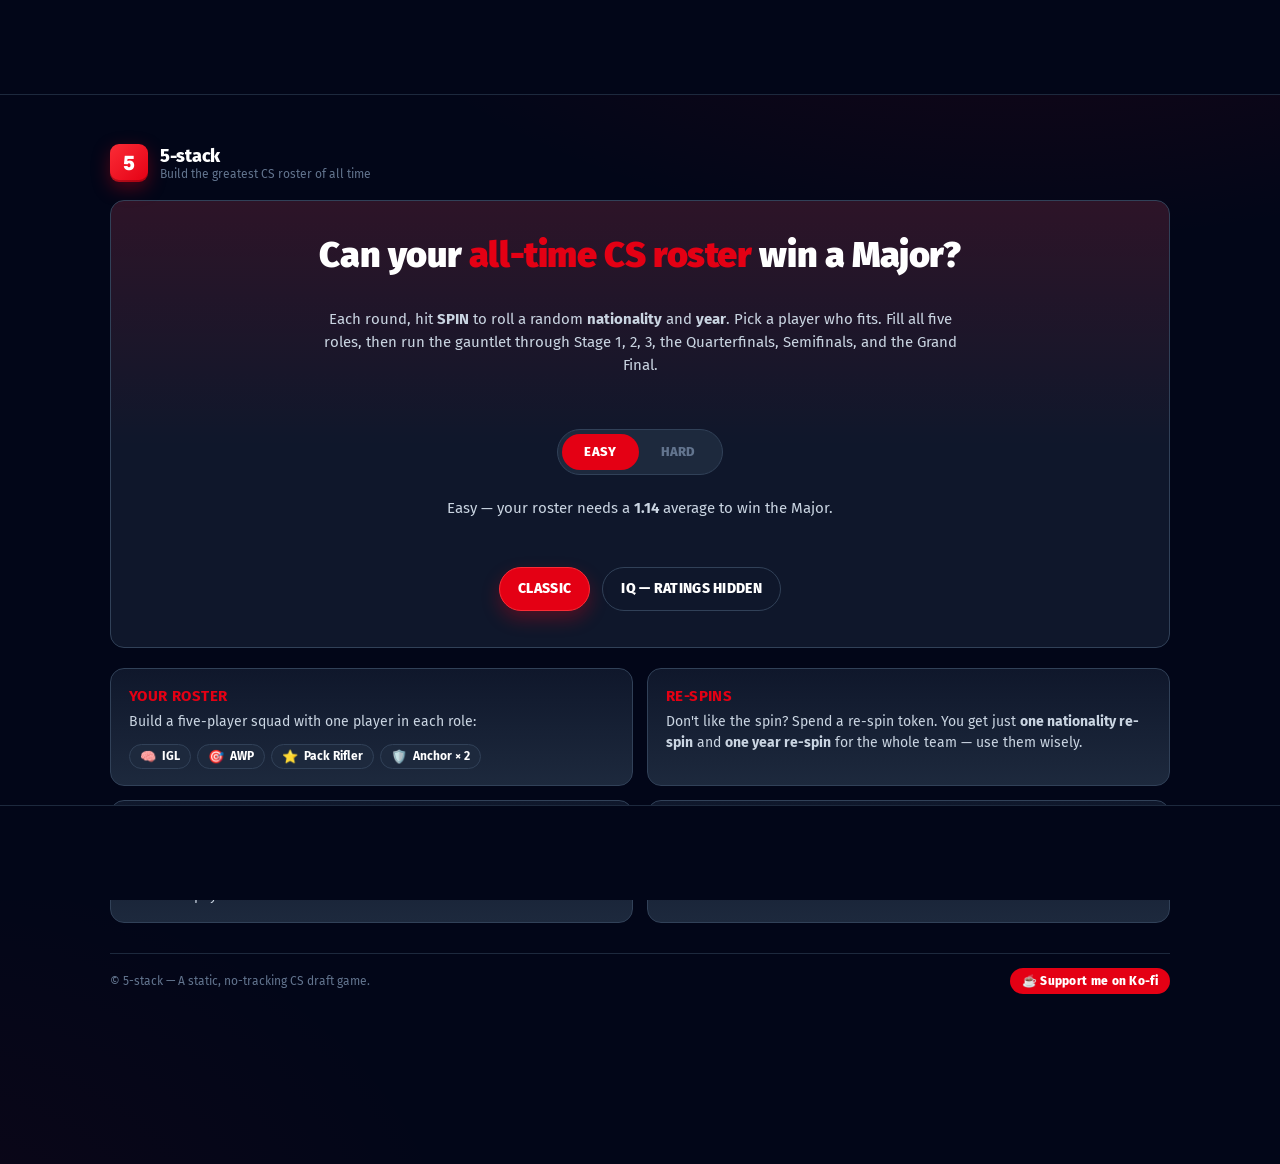
==== commit 367a7189: "Added kofi" ====
--- a/index.html
+++ b/index.html
@@ -44,7 +44,19 @@
     font-family: "Fira Sans", -apple-system, BlinkMacSystemFont, "Segoe UI", Roboto, Oxygen, Ubuntu, "Helvetica Neue", Arial, sans-serif;
     min-height: 100vh;
     -webkit-font-smoothing: antialiased;
-  }
+    padding-top: 90px;
+    padding-bottom: 90px;
+  }
+  .ad-fixed {
+    position: fixed;
+    left: 0; right: 0;
+    z-index: 1000;
+    background: var(--bg);
+    text-align: center;
+    border-color: var(--line-soft);
+  }
+  .ad-fixed--top    { top: 0;    border-bottom: 1px solid var(--line-soft); }
+  .ad-fixed--bottom { bottom: 0; border-top:    1px solid var(--line-soft); }
   a { color: var(--brand); text-decoration: none; }
   button { font-family: inherit; cursor: pointer; }
   .app { max-width: 1100px; margin: 0 auto; padding: 18px 20px 80px; }
@@ -85,6 +97,17 @@
   .btn-ghost:hover { background: var(--panel-2); }
   .btn-sm { height: 34px; padding: 0 12px; font-size: 12px; }
   .btn[disabled] { opacity: 0.4; cursor: not-allowed; }
+  .mode-toggle {
+    display: inline-flex; gap: 0; margin: 18px 0 0; padding: 4px;
+    background: var(--panel-2); border: 1px solid var(--line); border-radius: var(--radius-pill);
+  }
+  .mode-btn {
+    height: 36px; padding: 0 22px; border: none; background: transparent; cursor: pointer;
+    color: var(--fg-mute); font-weight: 800; font-size: 13px; letter-spacing: 0.3px;
+    text-transform: uppercase; border-radius: var(--radius-pill); transition: background .15s, color .15s;
+  }
+  .mode-btn.active { background: var(--brand); color: #fff; }
+  .start-buttons { display: flex; gap: 12px; flex-wrap: wrap; margin-top: 14px; }
 
   /* Cards / panels */
   .panel {
@@ -302,11 +325,30 @@
 
   footer.site {
     border-top: 1px solid var(--line-soft); margin-top: 30px; padding-top: 14px;
-    color: var(--fg-mute); font-size: 12px; display: flex; justify-content: space-between; flex-wrap: wrap; gap: 8px;
-  }
+    color: var(--fg-mute); font-size: 12px; display: flex; justify-content: space-between; align-items: center; flex-wrap: wrap; gap: 8px;
+  }
+  .kofi-btn {
+    display: inline-flex; align-items: center; gap: 6px; padding: 6px 12px;
+    border-radius: var(--radius-pill); background: var(--brand); color: #fff;
+    font-weight: 800; font-size: 12px; letter-spacing: 0.3px; text-decoration: none;
+    transition: background .15s;
+  }
+  .kofi-btn:hover { background: var(--brand-2); }
 </style>
 </head>
 <body>
+<script async src="https://pagead2.googlesyndication.com/pagead/js/adsbygoogle.js?client=ca-pub-5700575542253757"
+     crossorigin="anonymous"></script>
+<!-- Top -->
+<div class="ad-fixed ad-fixed--top">
+<ins class="adsbygoogle"
+     style="display:inline-block;width:100%;max-width:728px;height:90px"
+     data-ad-client="ca-pub-5700575542253757"
+     data-ad-slot="3642171611"></ins>
+<script>
+     (adsbygoogle = window.adsbygoogle || []).push({});
+</script>
+</div>
 <div class="app">
   <header class="top">
     <div class="brand-wrap">
@@ -325,7 +367,7 @@
 
   <footer class="site">
     <span>© 5-stack — A static, no-tracking CS draft game.</span>
-    <span class="tiny">Replace <code>PLAYERS_CSV</code> in the source to use your own dataset.</span>
+    <a class="kofi-btn" href="https://ko-fi.com/slessing" target="_blank" rel="noopener noreferrer">☕ Support me on Ko-fi</a>
   </footer>
 </div>
 
@@ -1876,14 +1918,24 @@
   { id: 'Anchor2', role: 'Anchor', label: 'Anchor' },
 ];
 
-const STAGES = [
-  { name: 'Stage 1', desc: 'Challengers Stage — 16 teams, 9 advance.', difficulty: 0.95 },
-  { name: 'Stage 2', desc: 'Legends Stage — 16 teams, 8 advance.',     difficulty: 1.00 },
-  { name: 'Stage 3', desc: 'Champions Stage — 8 teams, single-elim.',  difficulty: 1.05 },
-  { name: 'Quarterfinals', desc: 'Best of 3.', difficulty: 1.10 },
-  { name: 'Semifinals',    desc: 'Best of 3.', difficulty: 1.12 },
-  { name: 'Grand Final',   desc: 'Best of 5.', difficulty: 1.14 },
-];
+const STAGE_SETS = {
+  easy: [
+    { name: 'Stage 1', desc: 'Challengers Stage — 16 teams, 9 advance.', difficulty: 0.95 },
+    { name: 'Stage 2', desc: 'Legends Stage — 16 teams, 8 advance.',     difficulty: 1.00 },
+    { name: 'Stage 3', desc: 'Champions Stage — 8 teams, single-elim.',  difficulty: 1.05 },
+    { name: 'Quarterfinals', desc: 'Best of 3.', difficulty: 1.10 },
+    { name: 'Semifinals',    desc: 'Best of 3.', difficulty: 1.12 },
+    { name: 'Grand Final',   desc: 'Best of 5.', difficulty: 1.14 },
+  ],
+  hard: [
+    { name: 'Stage 1', desc: 'Challengers Stage — 16 teams, 9 advance.', difficulty: 1.00 },
+    { name: 'Stage 2', desc: 'Legends Stage — 16 teams, 8 advance.',     difficulty: 1.05 },
+    { name: 'Stage 3', desc: 'Champions Stage — 8 teams, single-elim.',  difficulty: 1.10 },
+    { name: 'Quarterfinals', desc: 'Best of 3.', difficulty: 1.14 },
+    { name: 'Semifinals',    desc: 'Best of 3.', difficulty: 1.16 },
+    { name: 'Grand Final',   desc: 'Best of 5.', difficulty: 1.18 },
+  ],
+};
 
 const FLAG = {
   'Sweden':'🇸🇪','Denmark':'🇩🇰','France':'🇫🇷','Ukraine':'🇺🇦','Russia':'🇷🇺',
@@ -1925,6 +1977,7 @@
 
 /* ---------- Game state ---------- */
 let state = null;
+let selectedDifficulty = 'easy';   // home toggle choice; persists across newGame()
 function newGame() {
   state = {
     phase: 'home',
@@ -1937,6 +1990,8 @@
     usedPlayerNames: new Set(),
     pickHistory: [],
     selectedSlot: null,        // click-to-swap: currently picked-up roster slot
+    difficulty: 'easy',        // 'easy' | 'hard' — which STAGE_SETS to use
+    hideRatings: false,        // true in IQ mode: hide ratings while drafting
     results: null,
   };
 }
@@ -1989,7 +2044,9 @@
 function playersInBucket(nationality, year) {
   return ALL_PLAYERS
     .filter(p => p.nationality === nationality && p.year === year)
-    .sort((a,b) => b.rating - a.rating);
+    .sort((a,b) => state && state.hideRatings
+      ? a.name.localeCompare(b.name)   // IQ mode: hide the rating ordering
+      : b.rating - a.rating);
 }
 
 function rollBucket(opts = {}) {
@@ -2016,9 +2073,16 @@
 }
 
 /* ---------- Game actions ---------- */
-function startDraft() {
+function setDifficulty(d) {
+  selectedDifficulty = d;
+  render();                   // re-render Home so the active toggle button updates
+}
+
+function startDraft(displayMode) {
   newGame();
   state.phase = 'draft';
+  state.difficulty = selectedDifficulty;
+  state.hideRatings = displayMode === 'iq';
   state.currentRoll = null;   // open the round on the un-spun SPIN card
   render();
 }
@@ -2202,7 +2266,7 @@
   const k = 15;
   const results = [];
   let alive = true;
-  for (const stage of STAGES) {
+  for (const stage of STAGE_SETS[state.difficulty]) {
     const p = sigmoid((avg - stage.difficulty) * k);
     const passed = alive && (avg >= stage.difficulty);
     results.push({ ...stage, p, passed: alive ? passed : false, played: alive });
@@ -2236,7 +2300,19 @@
         Pick a player who fits. Fill all five roles, then run the gauntlet through
         Stage 1, 2, 3, the Quarterfinals, Semifinals, and the Grand Final.
       </p>
-      <button class="btn btn-primary" onclick="startDraft()">Start Draft</button>
+      <div class="mode-toggle" role="group" aria-label="Difficulty">
+        <button class="mode-btn ${selectedDifficulty === 'easy' ? 'active' : ''}" onclick="setDifficulty('easy')">Easy</button>
+        <button class="mode-btn ${selectedDifficulty === 'hard' ? 'active' : ''}" onclick="setDifficulty('hard')">Hard</button>
+      </div>
+      <p class="lead" style="max-width: 640px; margin-top: 4px;">
+        ${selectedDifficulty === 'hard'
+          ? 'Hard — your roster needs a <strong>1.18</strong> average to win the Major, with tougher bars at every stage.'
+          : 'Easy — your roster needs a <strong>1.14</strong> average to win the Major.'}
+      </p>
+      <div class="start-buttons">
+        <button class="btn btn-primary" onclick="startDraft('classic')">Classic</button>
+        <button class="btn btn-ghost" onclick="startDraft('iq')">IQ — ratings hidden</button>
+      </div>
     </section>
 
     <div class="home-grid">
@@ -2301,7 +2377,7 @@
           <div class="name">${p ? escapeHTML(p.name) : '<span class="empty">— empty</span>'}</div>
           ${p ? `<div class="sub">${flag(p.nationality)} ${escapeHTML(p.nationality)} · ${p.year}</div>` : ''}
         </div>
-        ${p ? `<div class="rating-pill">${p.rating.toFixed(2)}</div>` : ''}
+        ${p ? `<div class="rating-pill">${state.hideRatings ? '?' : p.rating.toFixed(2)}</div>` : ''}
       </div>
     `;
   }).join('');
@@ -2392,7 +2468,7 @@
             ${used ? '<span class="role-chip" style="color:var(--bad)">Already picked</span>' : ''}
           </div>
         </div>
-        <div class="rating-pill">${p.rating.toFixed(2)}</div>
+        <div class="rating-pill">${state.hideRatings ? '?' : p.rating.toFixed(2)}</div>
       </button>
     `;
   }).join('');
@@ -2475,6 +2551,7 @@
       <div class="trophy">${outcome.trophy}</div>
       <div class="title ${outcome.cls}">${outcome.title}</div>
       <div class="sub">${outcome.sub}</div>
+      <div class="sub" style="margin-top:6px;">${state.difficulty === 'hard' ? 'Hard' : 'Easy'} · ${state.hideRatings ? 'IQ' : 'Classic'}</div>
       <div class="sub" style="margin-top:10px;">Team Avg Rating: <strong style="color:var(--fg)">${avg.toFixed(3)}</strong></div>
     </div>
 
@@ -2488,7 +2565,7 @@
     </div>
 
     <div class="footer-bar">
-      <button class="btn btn-primary" onclick="startDraft()">Play Again</button>
+      <button class="btn btn-primary" onclick="startDraft('${state.hideRatings ? 'iq' : 'classic'}')">Play Again</button>
       <button class="btn btn-ghost" onclick="newGame(); render();">Back to Home</button>
     </div>
   `;
@@ -2502,5 +2579,18 @@
 newGame();
 render();
 </script>
+
+<script async src="https://pagead2.googlesyndication.com/pagead/js/adsbygoogle.js?client=ca-pub-5700575542253757"
+     crossorigin="anonymous"></script>
+<!-- Bottom -->
+<div class="ad-fixed ad-fixed--bottom">
+<ins class="adsbygoogle"
+     style="display:inline-block;width:100%;max-width:728px;height:90px"
+     data-ad-client="ca-pub-5700575542253757"
+     data-ad-slot="7219583844"></ins>
+<script>
+     (adsbygoogle = window.adsbygoogle || []).push({});
+</script>
+</div>
 </body>
 </html>
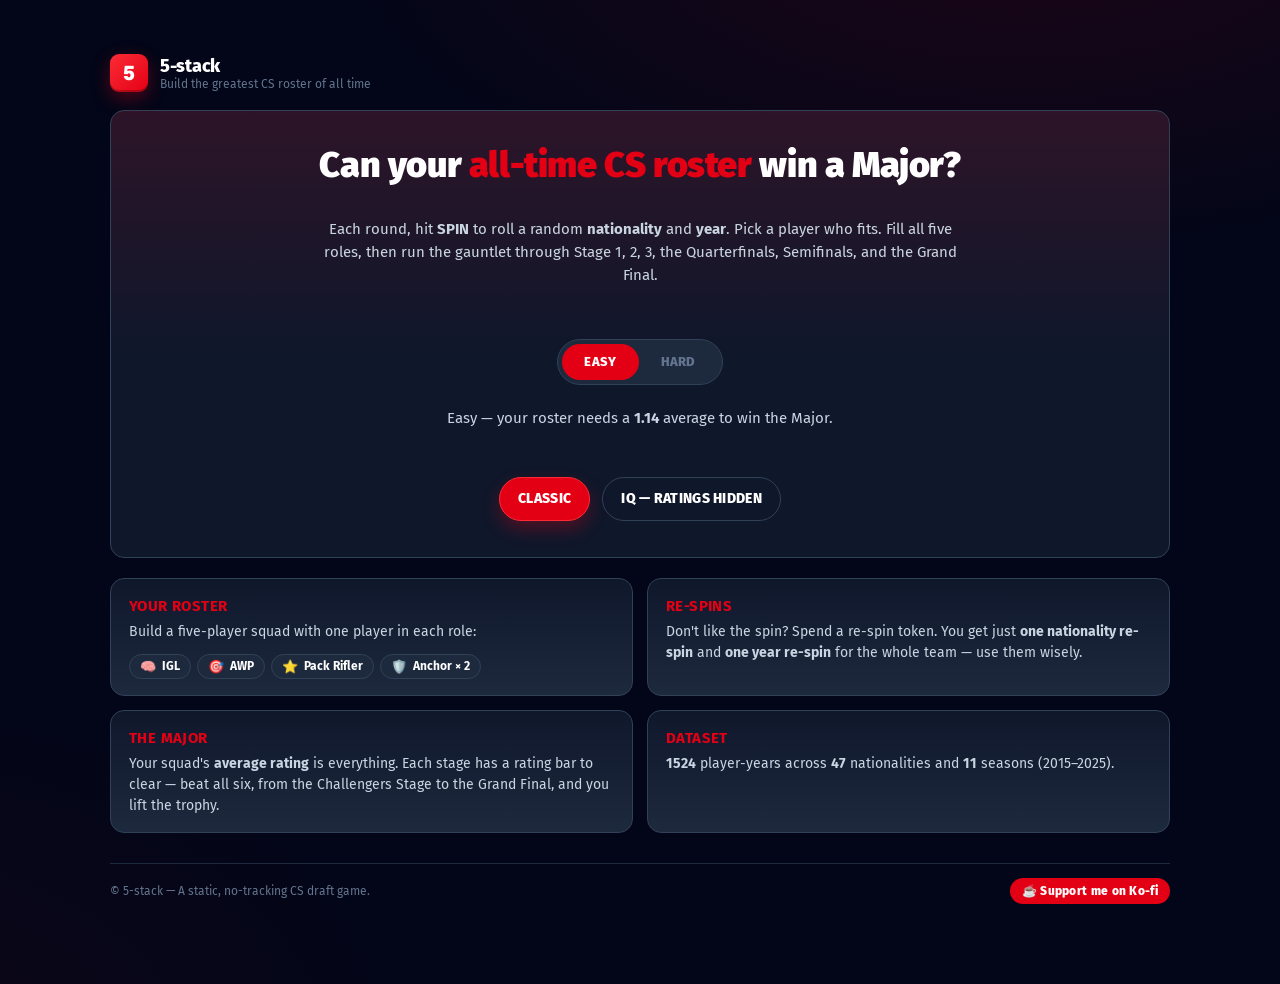
==== commit 4b08feb4: "Fixed roles" ====
--- a/index.html
+++ b/index.html
@@ -1,8 +1,6 @@
 <!DOCTYPE html>
 <html lang="en">
 <head>
-<script async src="https://pagead2.googlesyndication.com/pagead/js/adsbygoogle.js?client=ca-pub-5700575542253757"
-     crossorigin="anonymous"></script>
 <meta charset="UTF-8">
 <meta name="viewport" content="width=device-width, initial-scale=1, viewport-fit=cover">
 <title>5-stack — Build the greatest CS roster</title>
@@ -44,19 +42,7 @@
     font-family: "Fira Sans", -apple-system, BlinkMacSystemFont, "Segoe UI", Roboto, Oxygen, Ubuntu, "Helvetica Neue", Arial, sans-serif;
     min-height: 100vh;
     -webkit-font-smoothing: antialiased;
-    padding-top: 90px;
-    padding-bottom: 90px;
-  }
-  .ad-fixed {
-    position: fixed;
-    left: 0; right: 0;
-    z-index: 1000;
-    background: var(--bg);
-    text-align: center;
-    border-color: var(--line-soft);
-  }
-  .ad-fixed--top    { top: 0;    border-bottom: 1px solid var(--line-soft); }
-  .ad-fixed--bottom { bottom: 0; border-top:    1px solid var(--line-soft); }
+  }
   a { color: var(--brand); text-decoration: none; }
   button { font-family: inherit; cursor: pointer; }
   .app { max-width: 1100px; margin: 0 auto; padding: 18px 20px 80px; }
@@ -220,7 +206,8 @@
   }
   .reel.year .reel-value { font-family: var(--font-mono); font-size: 30px; }
   .reel .reel-value.placeholder { color: var(--fg-mute); }
-  .reel.rolling .reel-window { animation: reelShake .12s linear infinite; filter: blur(0.4px); }
+  .reel.rolling .reel-window { filter: blur(0.4px); }
+  .reel .reel-window.bump { animation: reelShake .12s ease-out; }
   .reel.rolling .reel-value { color: var(--accent); }
   .reel.settle .reel-window { animation: reelSettle .42s cubic-bezier(.18,.9,.28,1.2) both; }
   .reel.rolling::after, .reel.settle::after {
@@ -337,18 +324,6 @@
 </style>
 </head>
 <body>
-<script async src="https://pagead2.googlesyndication.com/pagead/js/adsbygoogle.js?client=ca-pub-5700575542253757"
-     crossorigin="anonymous"></script>
-<!-- Top -->
-<div class="ad-fixed ad-fixed--top">
-<ins class="adsbygoogle"
-     style="display:inline-block;width:100%;max-width:728px;height:90px"
-     data-ad-client="ca-pub-5700575542253757"
-     data-ad-slot="3642171611"></ins>
-<script>
-     (adsbygoogle = window.adsbygoogle || []).push({});
-</script>
-</div>
 <div class="app">
   <header class="top">
     <div class="brand-wrap">
@@ -379,7 +354,6 @@
    A player may have 1 or 2 roles.
    ========================================================= */
 const PLAYERS_CSV = `name,nationality,year,rating,roles
-name,nationality,year,rating,roles
 GuardiaN,Slovakia,2015,1.18,AWP
 NiKo,Bosnia,2015,1.15,IGL|Pack Rifler|Anchor
 device,Denmark,2015,1.14,AWP
@@ -1428,7 +1402,7 @@
 Farlig,Denmark,2022,0.96,AWP|Pack Rifler
 Lucky,France,2022,0.96,Pack Rifler|Anchor
 nexa,Serbia,2022,0.96,IGL|Pack Rifler|Anchor
-gxx-,Kosovo,2022,0.96,Pack Rifler|Anchor
+gxx-,Kosovo,2022,0.96,Pack Rifler|AWP
 Qikert,Kazakhstan,2022,0.95,Pack Rifler|Anchor
 Jerry,Russia,2022,0.95,IGL|Pack Rifler|Anchor
 Plopski,Sweden,2022,0.95,Pack Rifler|Anchor
@@ -1526,7 +1500,7 @@
 nicoodoz,Denmark,2023,1.05,AWP|Pack Rifler
 CacaNito,North Macedonia,2023,1.04,Pack Rifler|Anchor
 HObbit,Kazakhstan,2023,1.04,Pack Rifler|Anchor
-gxx-,Kosovo,2023,1.04,Pack Rifler|Anchor
+gxx-,Kosovo,2023,1.04,Pack Rifler|AWP
 magixx,Russia,2023,1.04,IGL|Pack Rifler|Anchor
 hallzerk,Norway,2023,1.04,AWP
 jL,Lithuania,2023,1.04,Pack Rifler|Anchor
@@ -1741,7 +1715,7 @@
 Goofy,Poland,2024,0.94,Pack Rifler|Anchor
 brnz4n,Brazil,2024,0.93,Pack Rifler|Anchor
 MAJ3R,Turkey,2024,0.93,IGL|Anchor
-MUTiRiS,Portugal,2024,0.93,Pack Rifler|Anchor
+MUTiRiS,Portugal,2024,0.93,Pack Rifler|Anchor|IGL
 aliStair,Australia,2024,0.93,Pack Rifler|Anchor
 s1n,Germany,2024,0.93,Pack Rifler|Anchor
 chelo,Brazil,2024,0.93,Pack Rifler|Anchor
@@ -1881,7 +1855,7 @@
 s1n,Germany,2025,0.92,Pack Rifler|Anchor
 apEX,France,2025,0.92,IGL|Pack Rifler|Anchor
 Swisher,USA,2025,0.92,Pack Rifler|Anchor
-MUTiRiS,Portugal,2025,0.92,Pack Rifler|Anchor
+MUTiRiS,Portugal,2025,0.92,Pack Rifler|Anchor|IGL
 saffee,Brazil,2025,0.92,Pack Rifler|Anchor
 kyuubii,Germany,2025,0.91,Pack Rifler|Anchor
 HooXi,Denmark,2025,0.91,IGL|Anchor
@@ -1920,9 +1894,9 @@
 
 const STAGE_SETS = {
   easy: [
-    { name: 'Stage 1', desc: 'Challengers Stage — 16 teams, 9 advance.', difficulty: 0.95 },
+    { name: 'Stage 1', desc: 'Challengers Stage — 16 teams, 8 advance.', difficulty: 0.95 },
     { name: 'Stage 2', desc: 'Legends Stage — 16 teams, 8 advance.',     difficulty: 1.00 },
-    { name: 'Stage 3', desc: 'Champions Stage — 8 teams, single-elim.',  difficulty: 1.05 },
+    { name: 'Stage 3', desc: 'Champions Stage — 16 teams, 8 advance.',  difficulty: 1.05 },
     { name: 'Quarterfinals', desc: 'Best of 3.', difficulty: 1.10 },
     { name: 'Semifinals',    desc: 'Best of 3.', difficulty: 1.12 },
     { name: 'Grand Final',   desc: 'Best of 5.', difficulty: 1.14 },
@@ -2101,17 +2075,29 @@
   if (spinNat && natReel) natReel.classList.add('rolling');
   if (spinYear && yearReel) yearReel.classList.add('rolling');
 
+  const natWin = natReel?.querySelector('.reel-window');
+  const yearWin = yearReel?.querySelector('.reel-window');
+  // re-trigger the one-shot shake so it fires fresh on each value change
+  const bump = (win) => {
+    if (!win) return;
+    win.classList.remove('bump');
+    void win.offsetWidth;          // force reflow to restart the animation
+    win.classList.add('bump');
+  };
+
   let elapsed = 0, delay = 50;
-  const total = 1050;
+  const total = 2800;
   function tick() {
     if (spinNat && natVal) {
       const n = UNIQUE_NATIONALITIES[Math.floor(Math.random() * UNIQUE_NATIONALITIES.length)];
       natVal.textContent = n; natVal.classList.remove('placeholder');
       if (natFlag) natFlag.textContent = flag(n);
+      bump(natWin);
     }
     if (spinYear && yearVal) {
       const y = UNIQUE_YEARS[Math.floor(Math.random() * UNIQUE_YEARS.length)];
       yearVal.textContent = y; yearVal.classList.remove('placeholder');
+      bump(yearWin);
     }
     elapsed += delay;
     if (elapsed >= total) {
@@ -2120,7 +2106,7 @@
       onDone();
       return;
     }
-    delay = Math.min(170, delay * 1.13);   // decelerate
+    delay = Math.min(420, delay * 1.16);   // decelerate
     setTimeout(tick, delay);
   }
   setTimeout(tick, delay);
@@ -2579,18 +2565,5 @@
 newGame();
 render();
 </script>
-
-<script async src="https://pagead2.googlesyndication.com/pagead/js/adsbygoogle.js?client=ca-pub-5700575542253757"
-     crossorigin="anonymous"></script>
-<!-- Bottom -->
-<div class="ad-fixed ad-fixed--bottom">
-<ins class="adsbygoogle"
-     style="display:inline-block;width:100%;max-width:728px;height:90px"
-     data-ad-client="ca-pub-5700575542253757"
-     data-ad-slot="7219583844"></ins>
-<script>
-     (adsbygoogle = window.adsbygoogle || []).push({});
-</script>
-</div>
 </body>
 </html>
